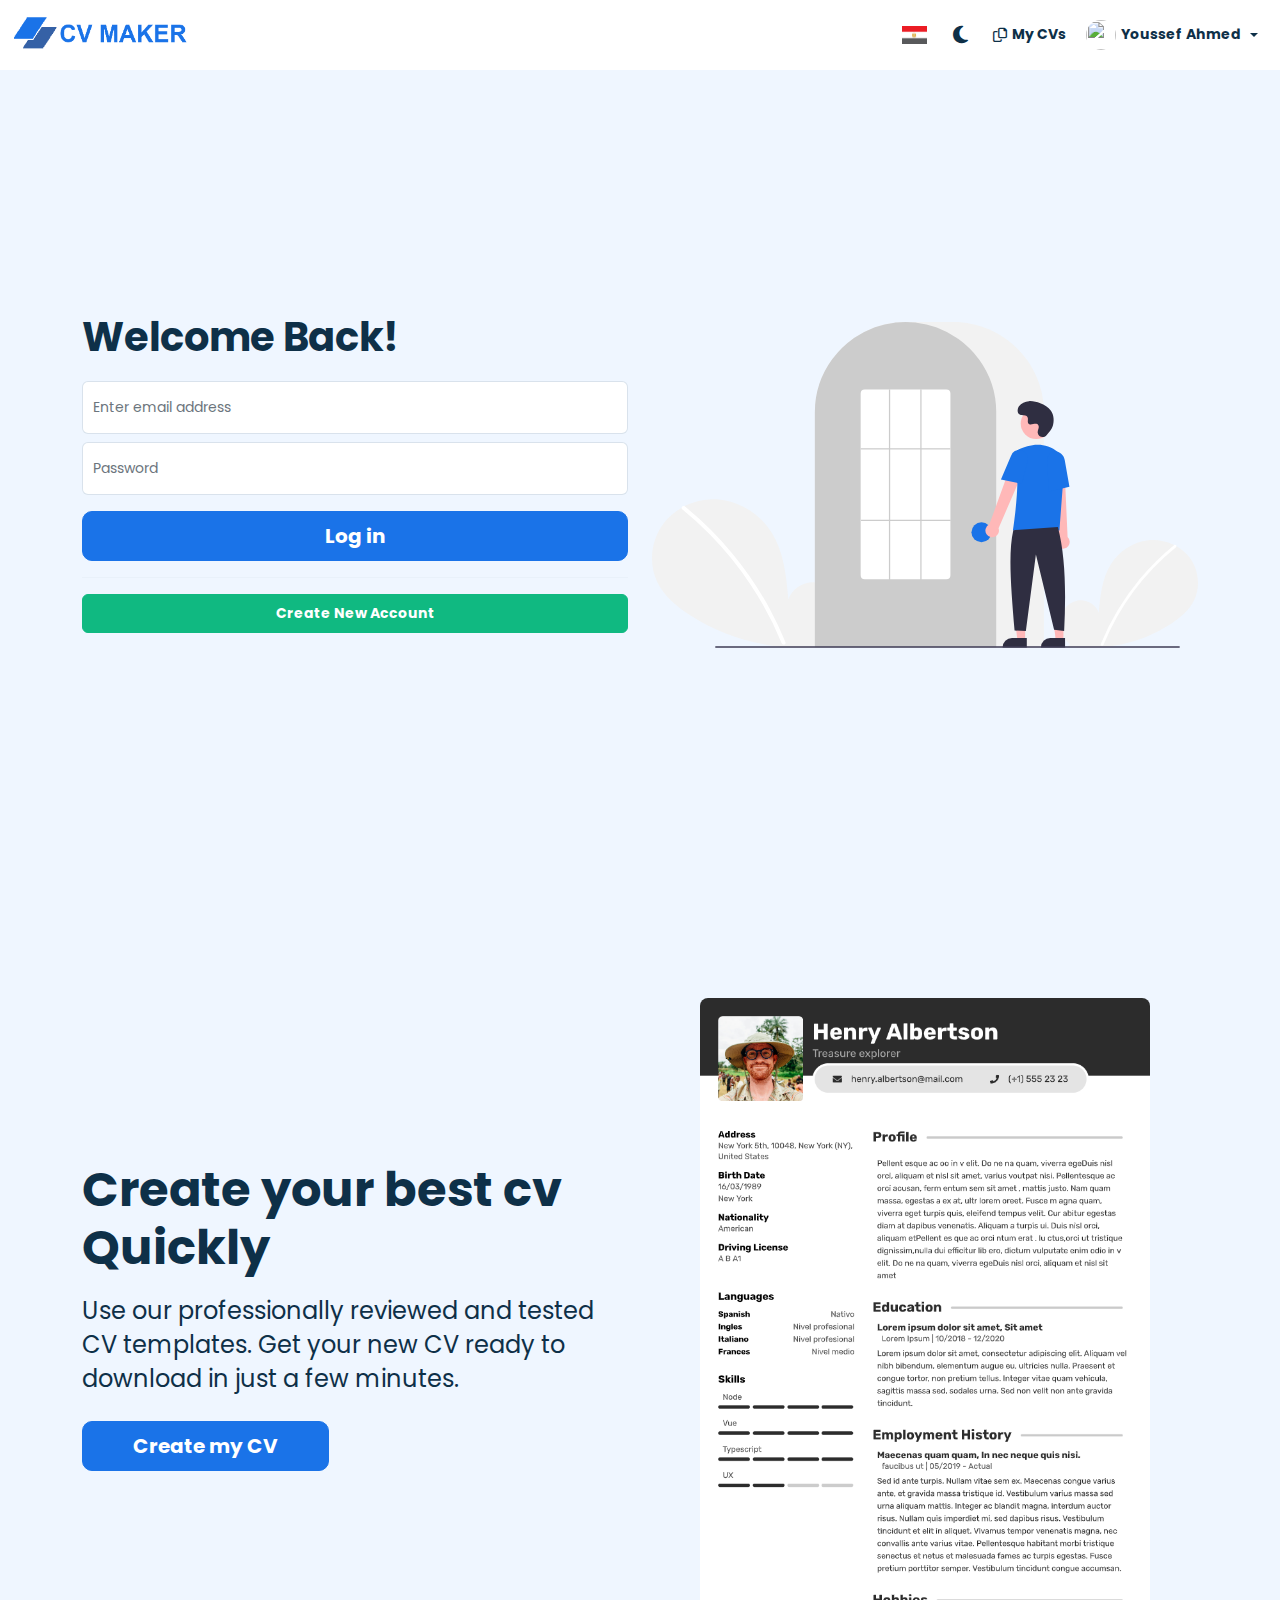
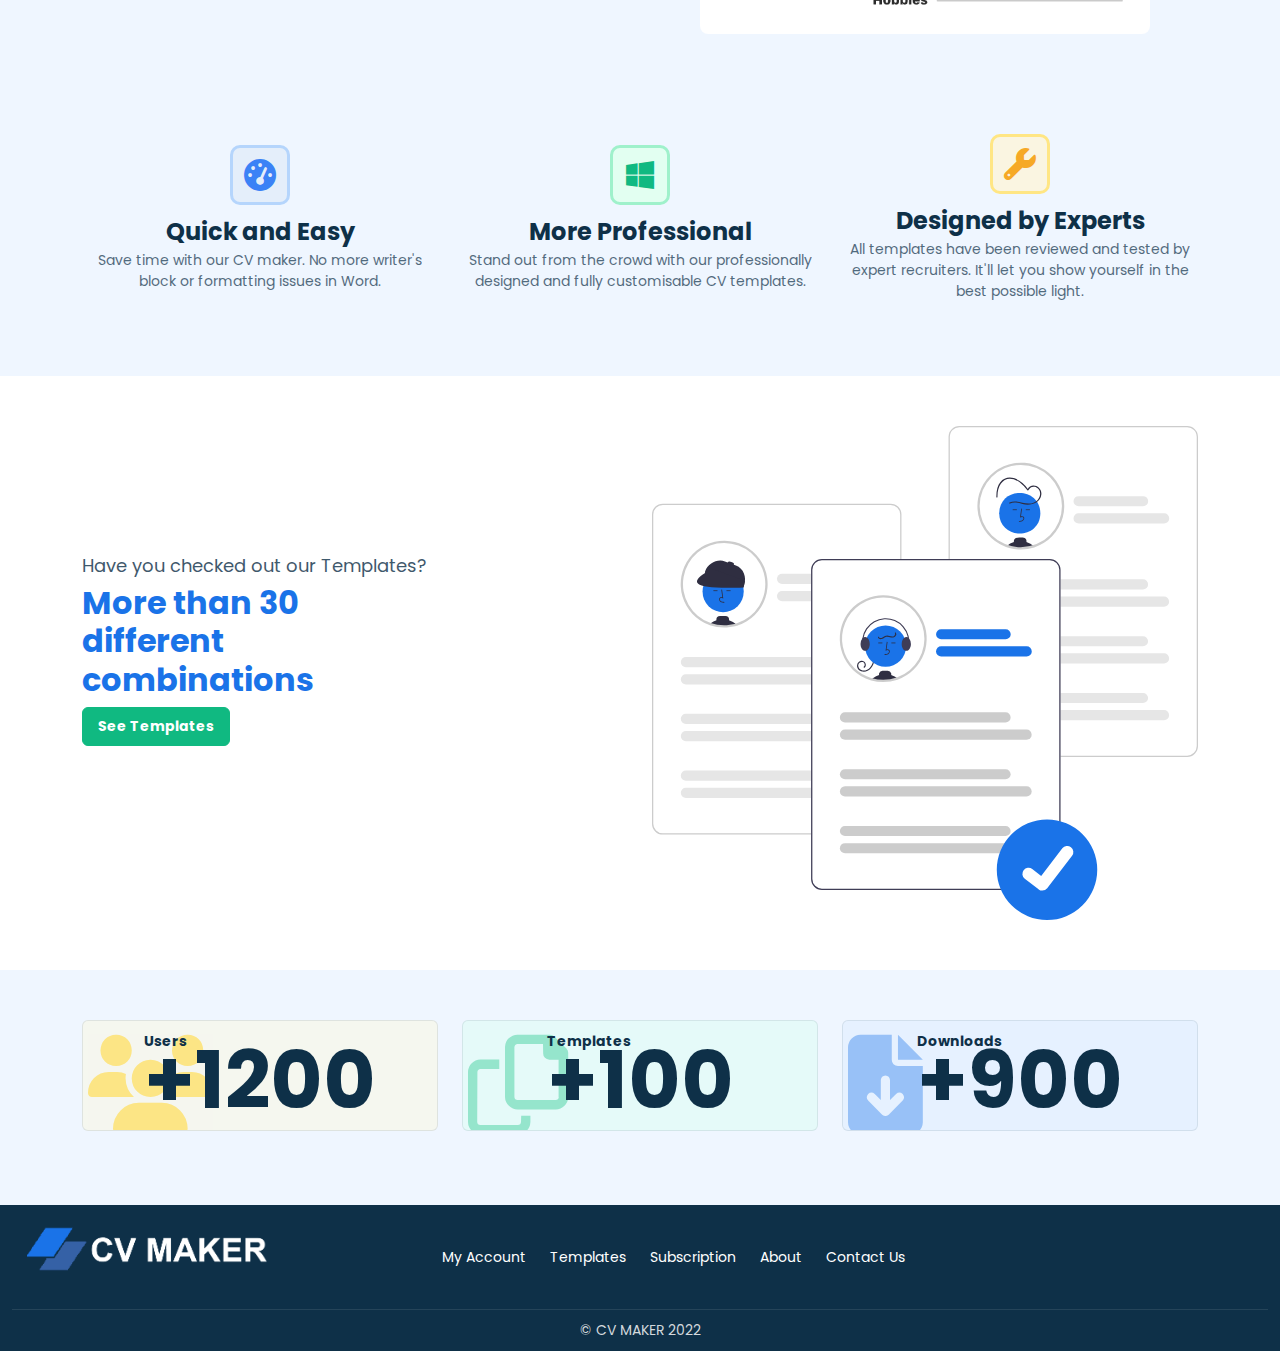
==== index.html @ aeb1a91d "Scrollbar design" ====
<!DOCTYPE html>
<html lang="en">
  <head>
    <meta charset="UTF-8" />
    <meta http-equiv="X-UA-Compatible" content="IE=edge" />
    <meta name="viewport" content="width=device-width, initial-scale=1.0" />
    <title>Home</title>
    <link rel="stylesheet" href="./css/swiper-bundle.css" />
    <link rel="stylesheet" href="./css/all.min.css" />
    <link rel="stylesheet" href="./css/bootstrap.min.css" />
    <link rel="stylesheet" href="./css/index.css" />
  </head>
  <body>
    <!-- ====================== START HEADER ====================== -->

    <header>
      <nav class="navbar fixed-top p-0">
        <div class="container-fluid">
          <a class="navbar-brand" href="/">
            <img src="./images/logo/logo-dark.png" alt="" />
          </a>

          <div class="desktop-links d-flex align-items-center">
            <div class="language-toggle mx-2">
              <img
                src="./images/logo/ar.jpg"
                alt="site language"
                title="lang"
              />
            </div>

            <div class="dark-mode-toggle mx-2">
              <i class="fas fa-moon icon"></i>
            </div>

            <ul
              class="navbar-nav me-auto mb-2 mb-lg-0 d-flex align-items-center flex-direction-row flex-row"
            >
              <li class="nav-item">
                <a class="nav-link" href="#">
                  <i class="far fa-copy"></i>
                  My CVs
                </a>
              </li>
              <li class="nav-item dropdown">
                <a
                  class="nav-link dropdown-toggle"
                  href="#"
                  role="button"
                  data-bs-toggle="dropdown"
                  aria-expanded="false"
                >
                  <img
                    class="icon"
                    src="https://picsum.photos/300/300"
                    alt=""
                  />
                  Youssef Ahmed
                </a>
                <ul class="dropdown-menu">
                  <li>
                    <a class="dropdown-item" href="#">
                      <i class="fas fa-user"></i>
                      My Account
                    </a>
                  </li>

                  <li>
                    <a class="dropdown-item" href="#">
                      <i class="fas fa-door-closed"></i>
                      Logout
                    </a>
                  </li>
                </ul>
              </li>
            </ul>

            <button
              class="navbar-toggler d-none ms-1"
              type="button"
              data-bs-toggle="offcanvas"
              data-bs-target="#offcanvasNavbar"
              aria-controls="offcanvasNavbar"
            >
              <span></span>
              <span></span>
              <span></span>
            </button>
          </div>

          <div
            class="mobile-links offcanvas offcanvas-end"
            tabindex="-1"
            id="offcanvasNavbar"
            aria-labelledby="offcanvasNavbarLabel"
          >
            <div class="offcanvas-header">
              <h5 class="offcanvas-title" id="offcanvasNavbarLabel">Menu</h5>
              <button
                type="button"
                class="btn-close"
                data-bs-dismiss="offcanvas"
                aria-label="Close"
              >
                <i class="fas fa-times"></i>
              </button>
            </div>

            <div class="offcanvas-body">
              <ul class="navbar-nav justify-content-end flex-grow-1">
                <li class="nav-item">
                  <a class="nav-link" href="#">
                    <i class="far fa-copy"></i>
                    My CVs
                  </a>
                </li>
                <li class="nav-item">
                  <a class="nav-link" href="#">
                    <img
                      class="icon"
                      src="https://picsum.photos/300/300"
                      alt=""
                    />
                    My Account
                  </a>
                </li>
                <li class="nav-item">
                  <a class="nav-link" href="#">
                    <i class="fas fa-door-closed"></i>
                    Logout
                  </a>
                </li>
              </ul>
            </div>
          </div>
        </div>
      </nav>
    </header>

    <!-- ====================== END HEADER ====================== -->

    <!-- ====================== START MAIN CONTENT ====================== -->

    <main class="home-page">
      <!-- ====================== START LOGIN SECTION ====================== -->

      <section class="login-section">
        <div class="container">
          <div class="row align-items-center">
            <div class="col-xl-6 mb-4">
              <h2 class="login-title">Welcome Back!</h2>
              <form>
                <div class="form-item mb-2">
                  <input
                    type="email"
                    class="form-control"
                    name="email"
                    placeholder="Enter email address"
                  />
                </div>

                <div class="form-item">
                  <input
                    type="password"
                    class="form-control"
                    name="password"
                    placeholder="Password"
                  />
                </div>

                <button class="login-button btn btn-xl btn-primary w-100 mt-3">
                  Log in
                </button>
              </form>

              <hr />

              <button
                class="login-button btn btn-success w-100"
                type="button"
                class="btn btn-primary"
                data-bs-toggle="modal"
                data-bs-target="#exampleModal"
                data-bs-whatever="@mdo"
              >
                Create New Account
              </button>
            </div>
            <div class="col-xl-6">
              <div class="login-image">
                <img
                  src="./images/login-image.svg"
                  alt="login image"
                  class="w-100"
                />
              </div>
            </div>
          </div>
        </div>

        <!-- Create new account modal -->
        <div
          class="modal fade"
          id="exampleModal"
          tabindex="-1"
          aria-labelledby="exampleModalLabel"
          aria-hidden="true"
        >
          <div class="modal-dialog">
            <form>
              <div class="modal-content">
                <div class="modal-header align-items-center">
                  <h1 class="modal-title fs-5" id="exampleModalLabel">
                    Create New Account
                  </h1>
                  <button
                    type="button"
                    class="btn-close pt-0"
                    data-bs-dismiss="modal"
                    aria-label="Close"
                  >
                    <i class="fas fa-times"></i>
                  </button>
                </div>
                <div class="modal-body">
                  <div class="form-item mb-2">
                    <input
                      type="text"
                      class="form-control"
                      name="name"
                      placeholder="Name"
                    />
                  </div>

                  <div class="form-item mb-2">
                    <input
                      type="email"
                      class="form-control"
                      name="email"
                      placeholder="Email"
                    />
                  </div>

                  <div class="form-item mb-2">
                    <input
                      type="password"
                      class="form-control"
                      name="password"
                      placeholder="Password"
                    />
                  </div>

                  <div class="form-item mb-2">
                    <input
                      type="password"
                      class="form-control"
                      name="passwordConfirm"
                      placeholder="Password Confirm"
                    />
                  </div>

                  <div class="form-item mb-2">
                    <select type="password" class="form-control" name="gender">
                      <option value="" disabled selected>Gender</option>
                      <option value="">Male</option>
                      <option value="">Female</option>
                    </select>
                  </div>
                </div>
                <div class="modal-footer">
                  <button class="btn btn-xl btn-success w-100">Register</button>
                </div>
              </div>
            </form>
          </div>
        </div>
      </section>

      <!-- ====================== END LOGIN SECTION ====================== -->

      <!-- ====================== START hero section ====================== -->

      <section class="hero-section">
        <div class="container">
          <div class="row pt-5 align-items-center">
            <div class="col col-md-6 col-lg-6 col-sm-12">
              <h1>
                Create your best cv <br />
                Quickly
              </h1>
              <p>
                Use our professionally reviewed and tested CV templates. Get
                your new CV ready to download in just a few minutes.
              </p>
              <button class="btn btn-xl btn-primary">Create my CV</button>
            </div>
            <div class="col col-md-6 col-lg-6 col-sm-12">
              <div class="image mx-auto">
                <img src="./images/hero.png" alt="tamplet photo" />
              </div>
            </div>
          </div>
        </div>
      </section>

      <!-- ====================== End hero section ====================== -->

      <!-- ====================== START Advantages section ====================== -->

      <section class="advantages-section">
        <div class="container">
          <div class="row text-center align-items-center">
            <div class="adv-card col-xl-4 mb-4">
              <span class="adv-icon blue">
                <i class="fas fa-tachometer-alt"></i>
              </span>
              <h3>Quick and Easy</h3>
              <p>
                Save time with our CV maker. No more writer's block or
                formatting issues in Word.
              </p>
            </div>
            <div class="adv-card col-xl-4 mb-4">
              <span class="adv-icon green">
                <i class="fab fa-windows"></i>
              </span>

              <h3>More Professional</h3>
              <p>
                Stand out from the crowd with our professionally designed and
                fully customisable CV templates.
              </p>
            </div>
            <div class="adv-card col-xl-4 mb-4">
              <span class="adv-icon yellow">
                <i class="fas fa-wrench"></i>
              </span>
              <h3>Designed by Experts</h3>
              <p>
                All templates have been reviewed and tested by expert
                recruiters. It'll let you show yourself in the best possible
                light.
              </p>
            </div>
          </div>
        </div>
      </section>

      <!-- ====================== START Advantages section ====================== -->

      <!-- ====================== START Different conbinations section ====================== -->

      <section class="different-conbinations-section">
        <div class="container">
          <div class="row align-items-center">
            <div class="col-xl-6 mb-5">
              <div class="left-area">
                <p class="conbinations-text">
                  Have you checked out our Templates?
                </p>
                <h3 class="conbinations-title">
                  More than 30 different combinations
                </h3>
                <button class="conbinations-btn btn btn-success">
                  See Templates
                </button>
              </div>
            </div>

            <div class="col-xl-6 mx-auto">
              <div class="conbinations-image text-center">
                <img
                  src="images/different-templates.svg"
                  class="w-100"
                  alt="conbinations-image"
                />
              </div>
            </div>
          </div>
        </div>
      </section>

      <!-- ====================== END Different conbinations section ====================== -->

      <!-- ====================== START STATISTICS SECTION ====================== -->

      <section class="statistics-section">
        <div class="container">
          <div class="row">
            <div class="col-xl-4 mb-4">
              <div class="card bg-warning-opacity" title="Users">
                <span class="icon text-warning">
                  <i class="fas fa-users"></i>
                </span>
                <div class="d-flex align-items-center justify-content-center">
                  <div class="info">
                    <span class="text d-block">Users</span>
                    <span class="count d-block">+1200</span>
                  </div>
                </div>
              </div>
            </div>

            <div class="col-xl-4 mb-4">
              <div class="card bg-success-opacity" title="Templates">
                <span class="icon text-success">
                  <i class="far fa-copy"></i>
                </span>
                <div class="d-flex align-items-center justify-content-center">
                  <div class="info">
                    <span class="text d-block">Templates</span>
                    <span class="count d-block">+100</span>
                  </div>
                </div>
              </div>
            </div>

            <div class="col-xl-4 mb-4">
              <div class="card bg-primary-opacity" title="Downloads">
                <span class="icon text-primary">
                  <i class="fas fa-file-download"></i>
                </span>
                <div class="d-flex align-items-center justify-content-center">
                  <div class="info">
                    <span class="text d-block">Downloads</span>
                    <span class="count d-block">+900</span>
                  </div>
                </div>
              </div>
            </div>
          </div>
        </div>
      </section>

      <!-- ====================== END STATISTICS SECTION ====================== -->
    </main>

    <!-- ====================== END MAIN CONTENT ====================== -->

    <!-- ====================== START FOOTER ====================== -->

    <footer>
      <div class="container-fluid">
        <div class="top-footer">
          <div class="row align-items-center">
            <div class="col-xl-4 mb-3">
              <a href="/" class="logo">
                <img src="./images//logo/logo-light.png" alt="" />
              </a>
            </div>
            <div class="col-xl-8">
              <ul class="links d-flex align-items-center gap-4">
                <a href="#">My Account</a>
                <a href="#">Templates</a>
                <a href="#">Subscription</a>
                <a href="#">About</a>
                <a href="#">Contact Us</a>
              </ul>
            </div>
          </div>
        </div>

        <div class="bottom-footer">
          <p class="footer-text text-center m-0">&copy; CV MAKER 2022</p>
        </div>
      </div>
    </footer>

    <!-- ====================== END HEADER ====================== -->

    <!-- SCRIPT -->
    <script src="./js/swiper-bundle.min.js"></script>
    <script src="./js/bootstrap.bundle.min.js"></script>
    <script src="./js/index.js"></script>
  </body>
</html>
---- css/index.css ----
/* ====================== START GLOBAL ====================== */

/* FONTS */
@font-face {
  font-family: "Poppins";
  src: url("../siteFonts/Poppins/Poppins-Regular.ttf");
}

@font-face {
  font-family: "Poppins";
  src: url("../siteFonts/Poppins/Poppins-Bold.ttf");
  font-weight: bold;
}

/* VARIABLES */
:root {
  /* COLORS */
  --primary-color: #1a73e8;
  --second-color: #ffca2a;

  --light-color: #fff;
  --dark-color: #0e3048;
  --gray-color: #d3d9dd;

  --blue-light-color: #eff6ff;
  --blue-dark-color: #1a73e842;

  --body-color: #eff6ff;

  /* HOVER COLORS */
  --primary-hover: #1967d2;

  /* LINES COLORS */
  --gray-line-color: #8094a233;

  /* FONT SIZES */
  --h1-size: 40px;
  --h2-size: 32px;
  --h3-size: 28px;
  --h4-size: 24px;
  --h5-size: 20px;
  --h6-size: 16px;
  --h7-size: 14px;
  --h8-size: 12px;

  /* WIDTH & HEIGHT */
  --header-height: 70px;

  /* ANIMATIONS */
  --transition-5: ease-in-out 0.5s;

  /* SHADOW */
  --shadow-1: 0 10px 0 #06162165;
}

@media (max-width: 600px) {
  :root {
    /* FONT SIZES */
    --h1-size: 35px;
    --h2-size: 28px;
    --h3-size: 23px;
    --h4-size: 20px;
    --h5-size: 18px;
    --h6-size: 14px;
    --h7-size: 12px;
    --h8-size: 10px;

    /* WIDTH & HEIGHT */
    --header-height: 50px;
  }
}

body {
  font-family: "Poppins", sans-serif;
  margin-top: var(--header-height);
  background-color: var(--body-color);
}

/* width */
::-webkit-scrollbar {
  width: 7px;
}

/* Track */
::-webkit-scrollbar-track {
  box-shadow: inset 0 0 5px var(--gray-color);
}

/* Handle */
::-webkit-scrollbar-thumb {
  background: var(--primary-color);
  border-radius: 10px;
}

/* Handle on hover */
::-webkit-scrollbar-thumb:hover {
  background: var(--primary-hover);
}

a {
  display: block;
  text-decoration: none;
  color: var(--dark-color);
}

a:hover {
  color: var(--dark-color);
}

ul {
  padding: 0;
  margin: 0;
  list-style: none;
}

.form-control {
  border-color: var(--gray-line-color);
  font-size: var(--h7-size);
  padding: 15px 10px;
  background-color: var(--light-color);
  color: var(--dark-color);
}

.form-control:focus {
  box-shadow: -1px 0px 14px 0px rgb(26 115 232 / 14%) !important;
  border-color: var(--gray-line-color);
  background-color: var(--light-color);
  color: var(--dark-color);
}

.modal .modal-content {
  background-color: var(--light-color);
}

.modal .modal-content .modal-title {
  color: var(--dark-color);
  font-size: var(--h5-size) !important;
}

.modal .modal-content .btn-close {
  color: var(--dark-color);
  background-image: none;
  font-size: var(--h3-size);
}

.card {
  border-color: var(--gray-line-color);
}

.text-warning {
  color: #ffcc00 !important;
}

.bg-warning {
  background-color: #ffcc00 !important;
}

.bg-warning-opacity {
  background-color: #fff7d768 !important;
}

.text-success {
  color: #10b981 !important;
}

.bg-success {
  background-color: #10b981 !important;
}

.bg-success-opacity {
  background-color: #dbfff37e !important;
}

.text-primary {
  color: var(--primary-color) !important;
}

.bg-primary {
  background-color: var(--primary-color) !important;
}

.bg-primary-opacity {
  background-color: #ddedff7c !important;
}

.btn {
  padding: 8px 15px;
  font-weight: bold;
  transition: var(--transition-5);
  font-size: var(--h7-size);
}

.btn-xl {
  padding: 9px 50px;
  border-radius: 10px;
  font-size: var(--h5-size);
}

.btn-success {
  background-color: #10b981;
  border-color: #10b981;
}

.btn-success:hover {
  background-color: #08875c;
  border-color: #08875c;
}

.btn-primary {
  background: var(--primary-color) !important;
  border-color: var(--primary-color) !important;
}

.btn-primary:hover {
  background-color: var(--primary-hover);
  border-color: var(--primary-hover);
  box-shadow: -1px 0px 13px 0px rgb(26 115 232 / 44%) !important;
}

/* ====================== END GLOBAL ====================== */

/* ====================== START HEADER ====================== */

header .navbar {
  background-color: var(--light-color);
  height: var(--header-height);
}

header .navbar-brand,
header .navbar-brand img {
  width: 180px;
}

@media (max-width: 600px) {
  header .navbar-brand,
  header .navbar-brand img {
    width: 120px;
  }
}

header .desktop-links .navbar-nav .dropdown-menu {
  position: absolute;
  right: 0;
  left: initial;
}

@media (max-width: 600px) {
  header .desktop-links .navbar-nav {
    display: none !important;
  }
}

header .logo,
header .logo img {
  width: 200px;
}

header a {
  color: var(--dark-color) !important;
  font-weight: bold;
}

header .desktop-links a:hover,
header .desktop-links a:focus {
  color: var(--dark-color);
}

header .desktop-links .navbar-nav .nav-link {
  font-size: var(--h7-size);
  display: flex;
  align-items: center;
  gap: 5px;
  height: calc(var(--header-height) - 15px);
  padding: 10px;
  border-radius: 5px;
  transition: var(--transition-5);
  font-weight: bold;
}

@media (min-width: 601px) {
  header .mobile-links,
  header .offcanvas-backdrop {
    display: none;
  }
}

header .mobile-links .nav-link.active,
header .mobile-links .nav-link:hover,
header .mobile-links .nav-link:focus,
header .desktop-links .navbar-nav .nav-link.active,
header .desktop-links .navbar-nav .nav-link:focus,
header .desktop-links .navbar-nav .nav-link:hover,
header .desktop-links .navbar-nav .dropdown-menu .dropdown-item.active,
header .desktop-links .navbar-nav .dropdown-menu .dropdown-item:hover {
  background-color: var(--blue-light-color);
  color: var(--dark-color);
}

header .desktop-links .navbar-nav .nav-link img.icon {
  width: 30px;
  height: 30px;
  border-radius: 50%;
}

header .desktop-links .navbar-nav .dropdown-menu {
  padding: 0;
  min-width: 250px;
  overflow: hidden;
  border-color: var(--gray-line-color);
  background-color: var(--light-color);
}

header .desktop-links .navbar-nav .dropdown-menu .dropdown-item {
  padding: 10px;
  display: flex;
  align-items: center;
  gap: 5px;
  transition: var(--transition-5);
}

header .mobile-links {
  background-color: var(--light-color);
}

header .mobile-links .nav-link {
  padding: 10px;
  border-radius: 8px;
  font-weight: bold;
  display: flex;
  align-items: center;
  gap: 5px;
  font-size: var(--h7-size);
}

header .mobile-links .nav-link .icon,
header .mobile-links .nav-link i {
  width: 30px;
  height: 30px;
  display: flex;
  align-items: center;
  justify-content: center;
  border-radius: 50%;
}

header .navbar-toggler {
  border: none;
  width: 50px;
  height: calc(var(--header-height) - 15px);
  display: flex;
  flex-direction: column;
  justify-content: center;
  gap: 5px;
  background-color: var(--blue-light-color);
}

@media (max-width: 600px) {
  header .navbar-toggler {
    display: flex !important;
    height: calc(var(--header-height) - 15px);
  }
}

header .navbar-toggler span {
  width: 100%;
  height: 2px;
  border-radius: 20px;
  background-color: var(--dark-color);
  display: block;
}

header .mobile-links .offcanvas-header .btn-close {
  color: var(--dark-color);
  opacity: 1 !important;
  background-image: none;
  display: flex;
  align-items: center;
  justify-content: center;
  font-size: var(--h3-size);
}

header .mobile-links .offcanvas-header .offcanvas-title {
  color: var(--dark-color);
}

header .language-toggle,
header .dark-mode-toggle {
  height: calc(var(--header-height) - 15px);
  width: 30px;
  /* border-radius: 5px; */
  cursor: pointer;
  font-size: var(--h5-size);
  display: flex;
  align-items: center;
  justify-content: center;
  transition: var(--transition-5);
  color: var(--dark-color);
}

@media (max-width: 600px) {
  header .language-toggle,
  header .dark-mode-toggle {
    width: 30px;
  }
}

header .language-toggle img {
  width: 25px;
}

@media (max-width: 600px) {
  header .language-toggle img {
    width: 20px;
  }
}

/* ====================== END HEADER ====================== */

/* ====================== START FOOTER ====================== */

footer {
  background-color: var(--dark-color);
}

.top-footer {
  border-bottom: 1px solid var(--gray-line-color);
  padding: 10px;
}

.top-footer .logo,
.top-footer .logo img {
  width: 250px;
}

@media (max-width: 600px) {
  .top-footer .links {
    gap: 0 !important;
    justify-content: space-between;
  }
}

.top-footer .links a {
  color: var(--light-color);
  font-size: var(--h7-size);
  transition: var(--transition-5);
}

.top-footer .links a:hover {
  color: var(--primary-color);
}

.bottom-footer {
  padding: 10px;
}

.bottom-footer .footer-text {
  color: var(--gray-color);
  font-size: var(--h7-size);
}

/* ====================== END FOOTER ====================== */

/* ******************************************* START MAIN CONTENT ******************************************* */
main {
  min-height: calc(100vh - var(--header-height));
}

main section {
  padding: 50px 0;
}

@media (max-width: 600px) {
  main section {
    padding: 30px 0;
  }
}

/* ====================== START HOME PAGE ====================== */

/* ==== START LOGIN SECTION ==== */

.login-section {
  display: flex;
  align-items: center;
  justify-content: center;
  min-height: calc(100vh - var(--header-height));
}

.login-section .login-title {
  font-size: var(--h1-size);
  font-weight: bold;
  margin-bottom: 20px;
  color: var(--dark-color);
}

.login-section hr {
  color: var(--gray-line-color);
}

/* ==== END LOGIN SECTION ==== */

/* ==== START hero section ==== */
.hero-section h1 {
  font-weight: 700;
  font-size: calc(var(--h1-size) + 8px);
  color: var(--dark-color);
}

.hero-section .col p {
  font-size: var(--h4-size);
  line-height: 1.4;
  font-weight: 400;
  color: var(--dark-color);
  padding: 10px 0;
}

.hero-section .image {
  width: 450px;
}

.hero-section .image img {
  width: 100%;
  border-radius: 8px;
}

@media (max-width: 991px) {
  .hero-section .image {
    width: 350px;
  }
}

@media (max-width: 800px) {
  .col {
    display: block;
    margin: auto;
    text-align: center;
    align-items: center;
  }
  .hero-section h1 {
    font-size: var(--h3-size);
  }
  .hero-section p {
    font-size: var(--h7-size);
  }
  .hero-section .image {
    padding-top: 20px;
    width: 300px;
    margin: auto;
  }
}

/* ==== end hero section ==== */

/* ==== START Advantages section ==== */
.advantages-section .adv-card {
  display: flex;
  align-items: center;
  flex-direction: column;
  gap: 3px;
}

.advantages-section .adv-card .adv-icon {
  border-radius: 10px;
  border: 3px solid;
  font-size: var(--h2-size);
  width: 60px;
  height: 60px;
  display: flex;
  align-items: center;
  justify-content: center;
}

@media (max-width: 600px) {
  .advantages-section .adv-card .adv-icon {
    width: 50px;
    height: 50px;
  }
}

.advantages-section .adv-card .adv-icon.blue {
  color: #3b82f6;
  border-color: #b5d5fc;
  background: #e4eefa;
}

.advantages-section .adv-card .adv-icon.green {
  color: #10b981;
  border-color: #9ff1cb;
  background: #e2fff1;
}

.advantages-section .adv-card .adv-icon.yellow {
  color: #f6a926;
  border-color: #ffe684;
  background: #faf5e1;
}

.advantages-section .adv-card h3 {
  color: var(--dark-color);
  font-weight: 500;
  font-size: var(--h4-size);
  font-weight: bold;
  margin-top: 10px;
  margin-bottom: 0;
}

.advantages-section .adv-card p {
  color: var(--dark-color);
  font-size: var(--h7-size);
  opacity: 0.7;
  margin: 0;
}

/* ==== END Advantages section ==== */

/*  ==== START STATISTICS SECTION ==== */

section.statistics-section .card {
  position: relative;
  overflow: hidden;
  padding: 10px 0;
}

section.statistics-section .card .icon {
  position: absolute;
  left: 5px;
  bottom: -32px;
  z-index: -1;
  font-size: calc(var(--h1-size) * 2.5);
  opacity: 0.7;
}

section.statistics-section .card .text {
  font-size: var(--h7-size);
  font-weight: bold;
  color: var(--dark-color);
  margin-bottom: -12px;
}

section.statistics-section .card .count {
  font-weight: bold;
  font-size: calc(var(--h1-size) * 2);
  color: var(--dark-color);
  line-height: 1;
}

@media (max-width: 600px) {
  section.statistics-section .card .count {
    font-size: calc(var(--h1-size) * 1.5);
    line-height: 1.1;
  }
}

/*  ==== END STATISTICS SECTION ==== */

/*  ==== START Different Conbinations Section ==== */
.different-conbinations-section {
  background-color: var(--light-color);
}

.different-conbinations-section .conbinations-text {
  font-size: calc(var(--h5-size) - 2px);
  margin-bottom: 5px;
  opacity: 0.8;
  color: var(--dark-color);
}

.different-conbinations-section .conbinations-title {
  font-weight: bold;
  width: 220px;
  font-size: var(--h2-size);
  color: var(--primary-color);
}

@media (max-width: 600px) {
  .different-conbinations-section .conbinations-image img {
    width: 250px !important;
  }
}

/*  ==== END Different Conbinations Section ==== */

/* ====================== END HOME PAGE ====================== */

/* ====================== START MY CV PAGE ====================== */

/* ====================== END MY CV PAGE  ====================== */

/* ******************************************* END MAIN CONTENT ******************************************* */
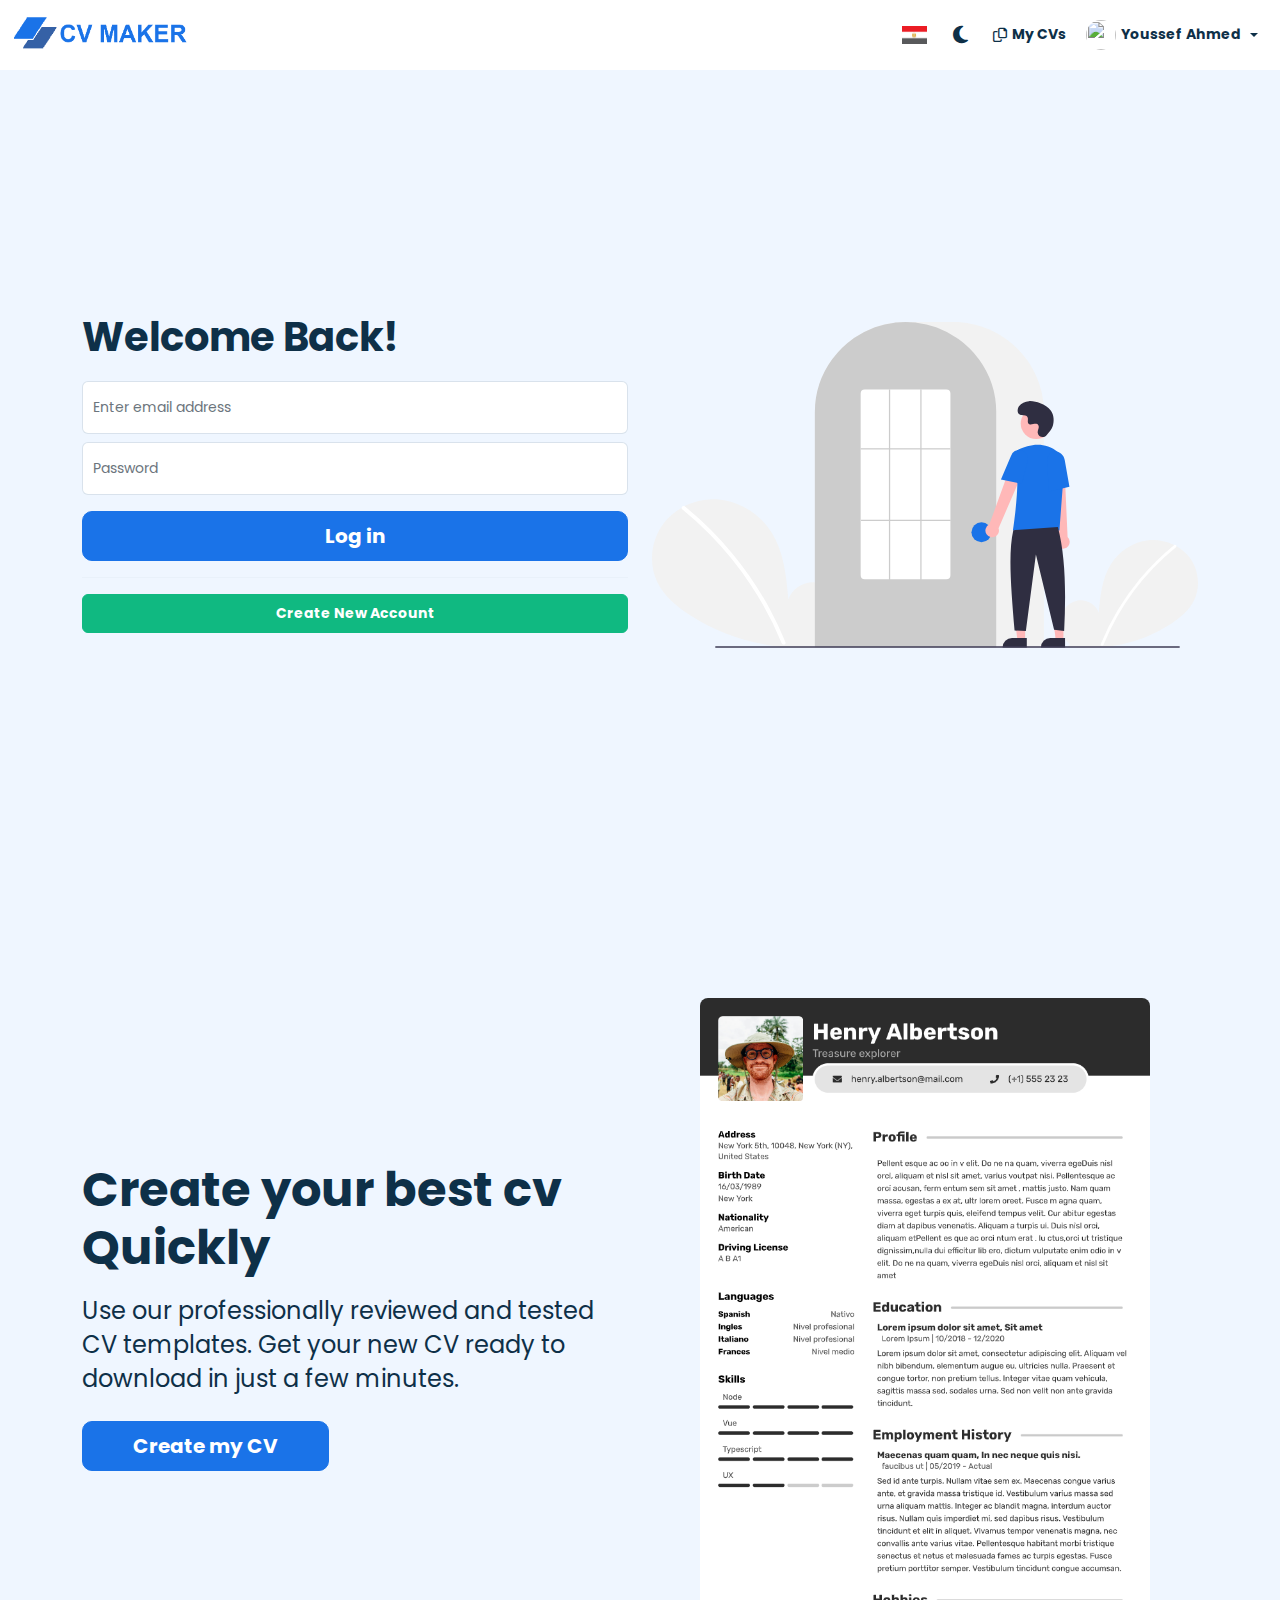
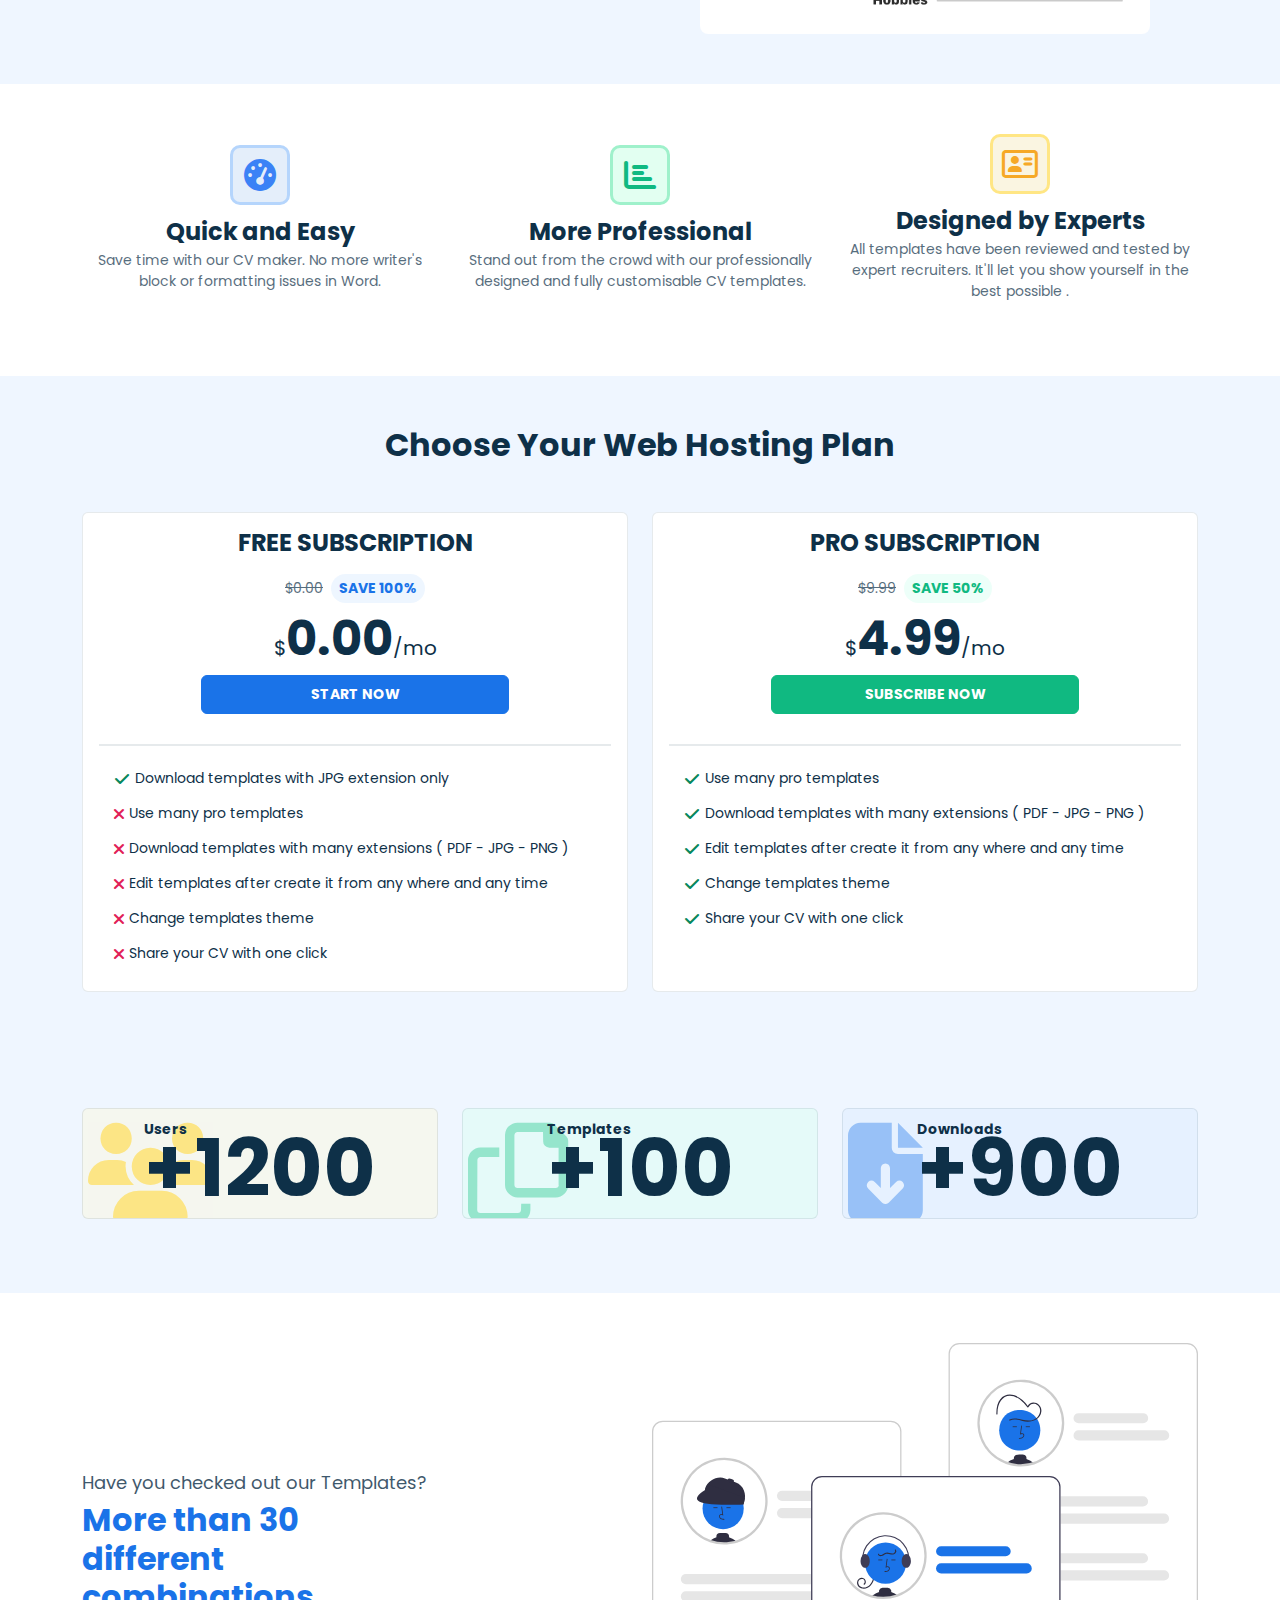
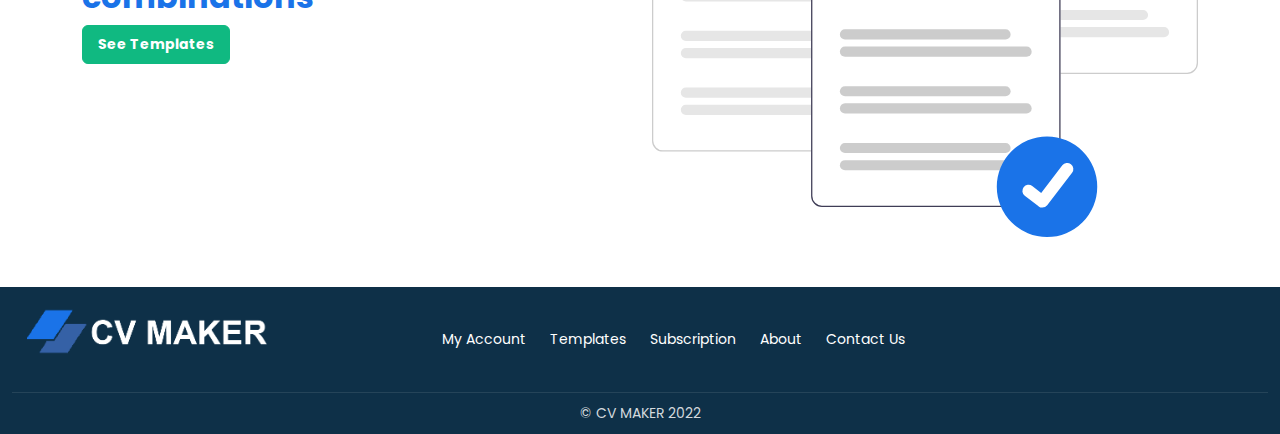
==== commit 3cdc658b: "Subscription section" ====
--- a/index.html
+++ b/index.html
@@ -322,7 +322,7 @@
             </div>
             <div class="adv-card col-xl-4 mb-4">
               <span class="adv-icon green">
-                <i class="fab fa-windows"></i>
+                <i class="fas fa-chart-bar"></i>
               </span>
 
               <h3>More Professional</h3>
@@ -333,13 +333,12 @@
             </div>
             <div class="adv-card col-xl-4 mb-4">
               <span class="adv-icon yellow">
-                <i class="fas fa-wrench"></i>
+                <i class="far fa-address-card"></i>
               </span>
               <h3>Designed by Experts</h3>
               <p>
                 All templates have been reviewed and tested by expert
-                recruiters. It'll let you show yourself in the best possible
-                light.
+                recruiters. It'll let you show yourself in the best possible .
               </p>
             </div>
           </div>
@@ -347,6 +346,200 @@
       </section>
 
       <!-- ====================== START Advantages section ====================== -->
+
+      <!-- ====================== START SUBSCRIPTION SECTION ====================== -->
+
+      <section class="subscription-section">
+        <div class="container">
+          <h3 class="section-title text-center mb-5">
+            Choose Your Web Hosting Plan
+          </h3>
+
+          <div class="row">
+            <div class="col-xl-6 mb-3">
+              <div class="card">
+                <div class="card-body">
+                  <!-- card head -->
+                  <div class="card-head text-center mb-3">
+                    <h3 class="card-title">FREE SUBSCRIPTION</h3>
+                  </div>
+
+                  <!-- card price -->
+                  <div class="card-price text-center">
+                    <div class="price">
+                      <div
+                        class="discount d-flex align-items-center justify-content-center gap-2"
+                      >
+                        <span class="before-discount d-block">$0.00</span>
+                        <span
+                          class="text-primary bg-primary-opacity fw-bold after-discount d-block"
+                        >
+                          SAVE 100%
+                        </span>
+                      </div>
+
+                      <div
+                        class="dollar d-flex align-items-baseline justify-content-center"
+                      >
+                        $
+                        <span>0.00</span>
+                        /mo
+                      </div>
+                    </div>
+                    <button class="subscripe-btn btn btn-primary">
+                      START NOW
+                    </button>
+                  </div>
+
+                  <!-- card list -->
+                  <ul class="card-list pb-0">
+                    <li class="list-item">
+                      <i class="icon fas fa-check"></i>
+                      Download templates with JPG extension only
+                    </li>
+                    <li class="list-item">
+                      <i class="icon fas fa-times"></i>
+                      Use many pro templates
+                    </li>
+                    <li class="list-item">
+                      <i class="icon fas fa-times"></i>
+                      Download templates with many extensions ( PDF - JPG - PNG
+                      )
+                    </li>
+                    <li class="list-item">
+                      <i class="icon fas fa-times"></i>
+                      Edit templates after create it from any where and any time
+                    </li>
+                    <li class="list-item">
+                      <i class="icon fas fa-times"></i>
+                      Change templates theme
+                    </li>
+                    <li class="list-item">
+                      <i class="icon fas fa-times"></i>
+                      Share your CV with one click
+                    </li>
+                  </ul>
+                </div>
+              </div>
+            </div>
+
+            <div class="col-xl-6">
+              <div class="card">
+                <div class="card-body">
+                  <!-- card head -->
+                  <div class="card-head text-center mb-3">
+                    <h3 class="card-title">PRO SUBSCRIPTION</h3>
+                  </div>
+
+                  <!-- card price -->
+                  <div class="card-price text-center">
+                    <div class="price">
+                      <div
+                        class="discount d-flex align-items-center justify-content-center gap-2"
+                      >
+                        <span class="before-discount d-block">$9.99</span>
+                        <span
+                          class="text-success bg-success-opacity fw-bold after-discount d-block"
+                        >
+                          SAVE 50%
+                        </span>
+                      </div>
+
+                      <div
+                        class="dollar d-flex align-items-baseline justify-content-center"
+                      >
+                        $
+                        <span>4.99</span>
+                        /mo
+                      </div>
+                    </div>
+                    <button class="subscripe-btn btn btn-success">
+                      SUBSCRIBE NOW
+                    </button>
+                  </div>
+
+                  <!-- card list -->
+                  <ul class="card-list pb-0">
+                    <li class="list-item">
+                      <i class="icon fas fa-check"></i>
+                      Use many pro templates
+                    </li>
+                    <li class="list-item">
+                      <i class="icon fas fa-check"></i>
+                      Download templates with many extensions ( PDF - JPG - PNG
+                      )
+                    </li>
+                    <li class="list-item">
+                      <i class="icon fas fa-check"></i>
+                      Edit templates after create it from any where and any time
+                    </li>
+                    <li class="list-item">
+                      <i class="icon fas fa-check"></i>
+                      Change templates theme
+                    </li>
+                    <li class="list-item">
+                      <i class="icon fas fa-check"></i>
+                      Share your CV with one click
+                    </li>
+                  </ul>
+                </div>
+              </div>
+            </div>
+          </div>
+        </div>
+      </section>
+
+      <!-- ====================== END SUBSCRIPTION SECTION ====================== -->
+
+      <!-- ====================== START STATISTICS SECTION ====================== -->
+
+      <section class="statistics-section">
+        <div class="container">
+          <div class="row">
+            <div class="col-xl-4 mb-4">
+              <div class="card bg-warning-opacity" title="Users">
+                <span class="icon text-warning">
+                  <i class="fas fa-users"></i>
+                </span>
+                <div class="d-flex align-items-center justify-content-center">
+                  <div class="info">
+                    <span class="text d-block">Users</span>
+                    <span class="count d-block">+1200</span>
+                  </div>
+                </div>
+              </div>
+            </div>
+
+            <div class="col-xl-4 mb-4">
+              <div class="card bg-success-opacity" title="Templates">
+                <span class="icon text-success">
+                  <i class="far fa-copy"></i>
+                </span>
+                <div class="d-flex align-items-center justify-content-center">
+                  <div class="info">
+                    <span class="text d-block">Templates</span>
+                    <span class="count d-block">+100</span>
+                  </div>
+                </div>
+              </div>
+            </div>
+
+            <div class="col-xl-4 mb-4">
+              <div class="card bg-primary-opacity" title="Downloads">
+                <span class="icon text-primary">
+                  <i class="fas fa-file-download"></i>
+                </span>
+                <div class="d-flex align-items-center justify-content-center">
+                  <div class="info">
+                    <span class="text d-block">Downloads</span>
+                    <span class="count d-block">+900</span>
+                  </div>
+                </div>
+              </div>
+            </div>
+          </div>
+        </div>
+      </section>
 
       <!-- ====================== START Different conbinations section ====================== -->
 
@@ -382,56 +575,6 @@
 
       <!-- ====================== END Different conbinations section ====================== -->
 
-      <!-- ====================== START STATISTICS SECTION ====================== -->
-
-      <section class="statistics-section">
-        <div class="container">
-          <div class="row">
-            <div class="col-xl-4 mb-4">
-              <div class="card bg-warning-opacity" title="Users">
-                <span class="icon text-warning">
-                  <i class="fas fa-users"></i>
-                </span>
-                <div class="d-flex align-items-center justify-content-center">
-                  <div class="info">
-                    <span class="text d-block">Users</span>
-                    <span class="count d-block">+1200</span>
-                  </div>
-                </div>
-              </div>
-            </div>
-
-            <div class="col-xl-4 mb-4">
-              <div class="card bg-success-opacity" title="Templates">
-                <span class="icon text-success">
-                  <i class="far fa-copy"></i>
-                </span>
-                <div class="d-flex align-items-center justify-content-center">
-                  <div class="info">
-                    <span class="text d-block">Templates</span>
-                    <span class="count d-block">+100</span>
-                  </div>
-                </div>
-              </div>
-            </div>
-
-            <div class="col-xl-4 mb-4">
-              <div class="card bg-primary-opacity" title="Downloads">
-                <span class="icon text-primary">
-                  <i class="fas fa-file-download"></i>
-                </span>
-                <div class="d-flex align-items-center justify-content-center">
-                  <div class="info">
-                    <span class="text d-block">Downloads</span>
-                    <span class="count d-block">+900</span>
-                  </div>
-                </div>
-              </div>
-            </div>
-          </div>
-        </div>
-      </section>
-
       <!-- ====================== END STATISTICS SECTION ====================== -->
     </main>
 
@@ -466,7 +609,7 @@
       </div>
     </footer>
 
-    <!-- ====================== END HEADER ====================== -->
+    <!-- ====================== END FOOTER ====================== -->
 
     <!-- SCRIPT -->
     <script src="./js/swiper-bundle.min.js"></script>
--- a/css/index.css
+++ b/css/index.css
@@ -145,6 +145,7 @@
 
 .card {
   border-color: var(--gray-line-color);
+  background-color: var(--light-color);
 }
 
 .text-warning {
@@ -215,6 +216,18 @@
   background-color: var(--primary-hover);
   border-color: var(--primary-hover);
   box-shadow: -1px 0px 13px 0px rgb(26 115 232 / 44%) !important;
+}
+
+.page-title {
+  font-weight: bold;
+  font-size: var(--h1-size);
+  color: var(--dark-color);
+}
+
+.section-title {
+  font-weight: bold;
+  font-size: var(--h2-size);
+  color: var(--dark-color);
 }
 
 /* ====================== END GLOBAL ====================== */
@@ -551,6 +564,10 @@
 /* ==== end hero section ==== */
 
 /* ==== START Advantages section ==== */
+.advantages-section {
+  background-color: var(--light-color);
+}
+
 .advantages-section .adv-card {
   display: flex;
   align-items: center;
@@ -679,8 +696,100 @@
 
 /*  ==== END Different Conbinations Section ==== */
 
+/* ==== START SUBSCRIPTION SECTION ==== */
+
+.subscription-section .card {
+  min-height: 480px;
+}
+
+.subscription-section .card-head .card-title {
+  font-size: var(--h4-size);
+  font-weight: bold;
+  color: var(--dark-color);
+}
+
+.subscription-section .card-price .price .before-discount {
+  color: var(--dark-color);
+  opacity: 0.7;
+  text-decoration: line-through;
+  font-size: var(--h7-size);
+}
+
+.subscription-section .card-price .price .after-discount {
+  font-size: var(--h7-size);
+  padding: 4px 8px;
+  border-radius: 20px;
+}
+
+.subscription-section .card-price .price .dollar {
+  font-size: var(--h5-size);
+  color: var(--dark-color);
+}
+
+.subscription-section .card-price .price .dollar span {
+  font-size: calc(var(--h1-size) + 8px);
+  font-weight: bold;
+  display: block;
+}
+
+.subscription-section .card-price .subscripe-btn {
+  width: 60%;
+}
+
+.subscription-section .card-list {
+  border-top: 2px solid var(--gray-line-color);
+  padding: 15px;
+  margin-top: 30px;
+}
+
+.subscription-section .card-list .list-item {
+  color: var(--dark-color);
+  font-size: var(--h7-size);
+  line-height: 2.5;
+  display: flex;
+  align-items: center;
+  gap: 5px;
+}
+
+.subscription-section .card-list .list-item .icon {
+  color: #08875c;
+  font-size: var(--h6-size);
+}
+
+.subscription-section .card-list .list-item .icon.fa-times {
+  color: #e11d58;
+}
+
+/* ==== END SUBSCRIPTION SECTION ==== */
+
 /* ====================== END HOME PAGE ====================== */
 
+/* ====================== START Frequent Section ====================== */
+.frequent-section .card .question {
+  font-weight: bold;
+  color: var(--dark-color);
+  font-size: var(--h3-size);
+}
+
+.frequent-section .card .answer {
+  font-size: var(--h7-size);
+  color: var(--dark-color);
+  line-height: 1.8;
+}
+
+.frequent-section .card ul {
+  list-style: unset;
+  font-size: var(--h7-size);
+  color: var(--dark-color);
+  line-height: 1.8;
+}
+
+.frequent-section .card .description {
+  color: var(--dark-color);
+  font-size: var(--h7-size);
+}
+/* ====================== END Frequent Section ====================== */
+
 /* ====================== START MY CV PAGE ====================== */
 
 /* ====================== END MY CV PAGE  ====================== */
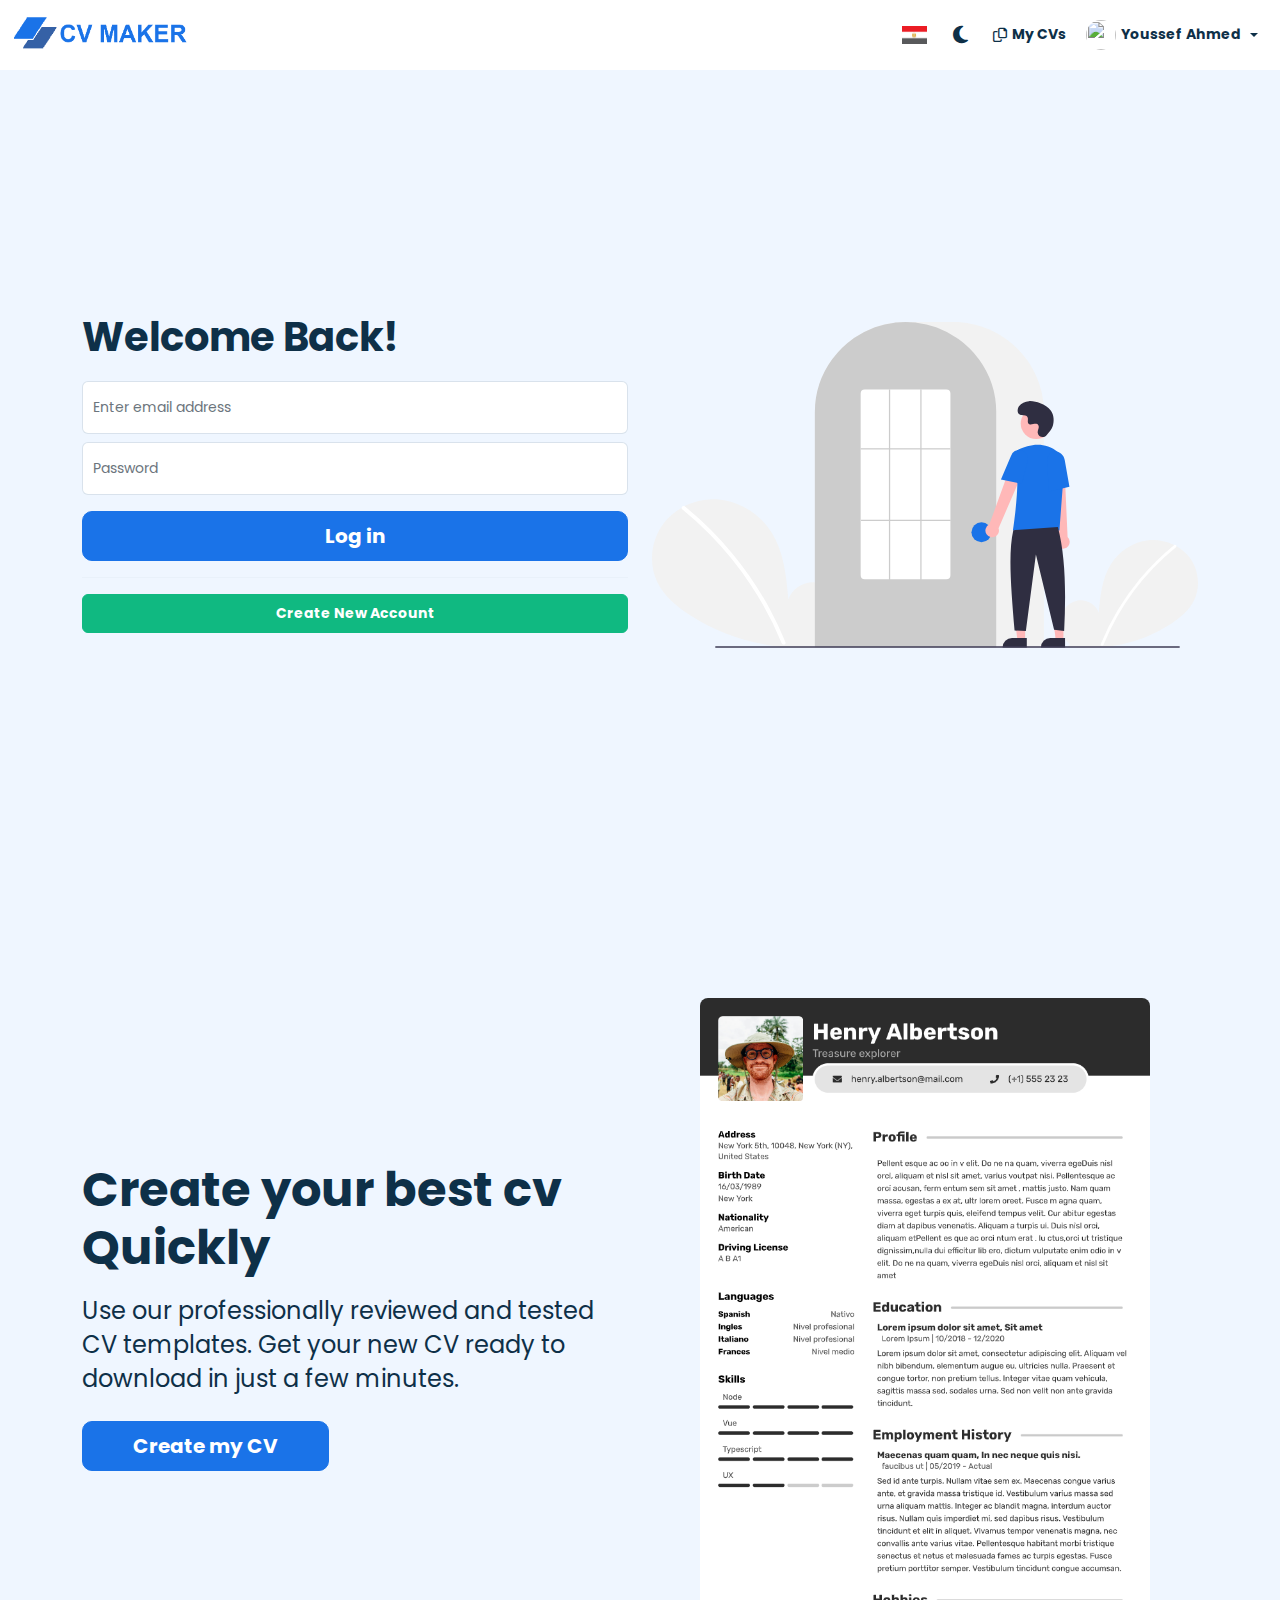
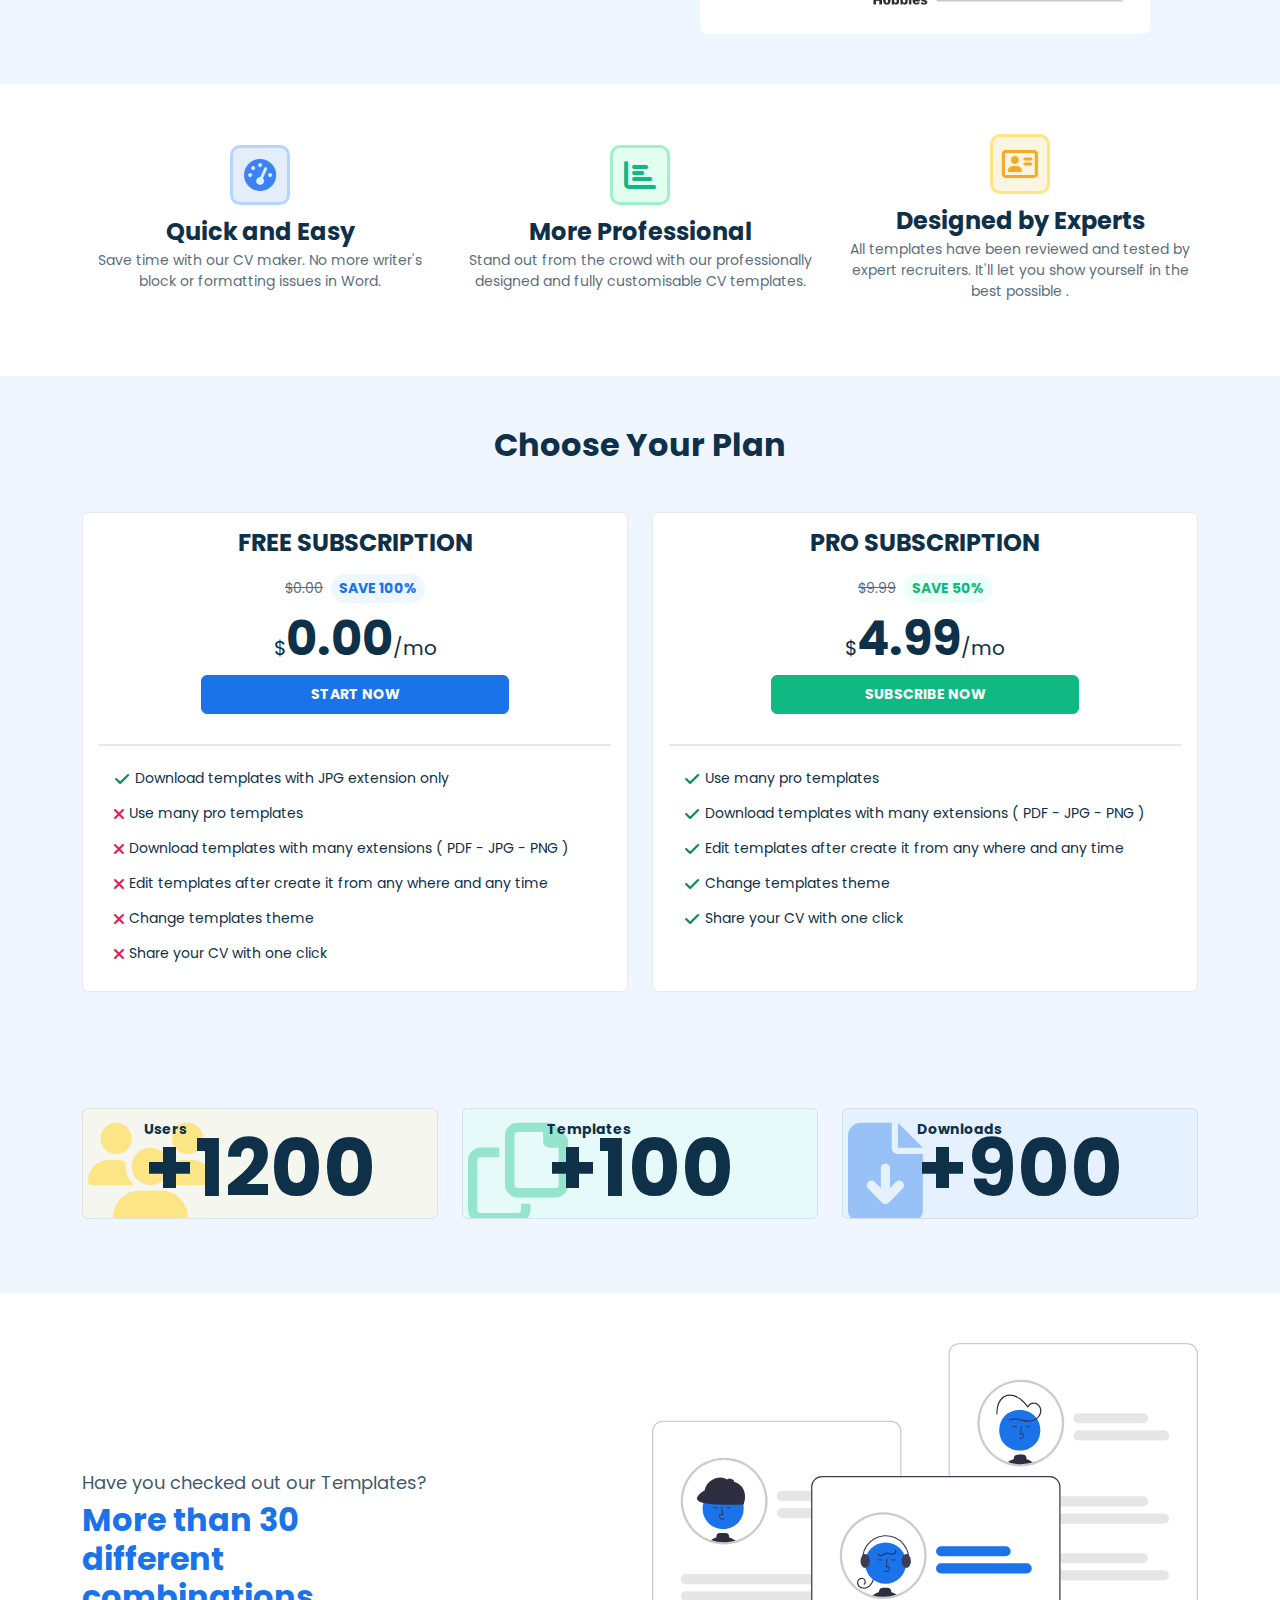
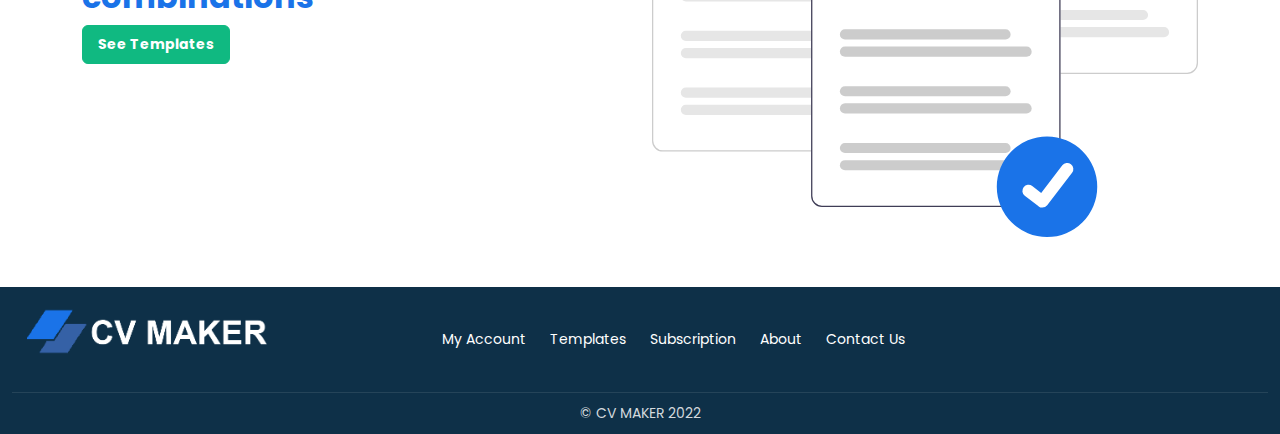
==== commit 6c3dd777: "Updates" ====
--- a/index.html
+++ b/index.html
@@ -351,9 +351,7 @@
 
       <section class="subscription-section">
         <div class="container">
-          <h3 class="section-title text-center mb-5">
-            Choose Your Web Hosting Plan
-          </h3>
+          <h3 class="section-title text-center mb-5">Choose Your Plan</h3>
 
           <div class="row">
             <div class="col-xl-6 mb-3">
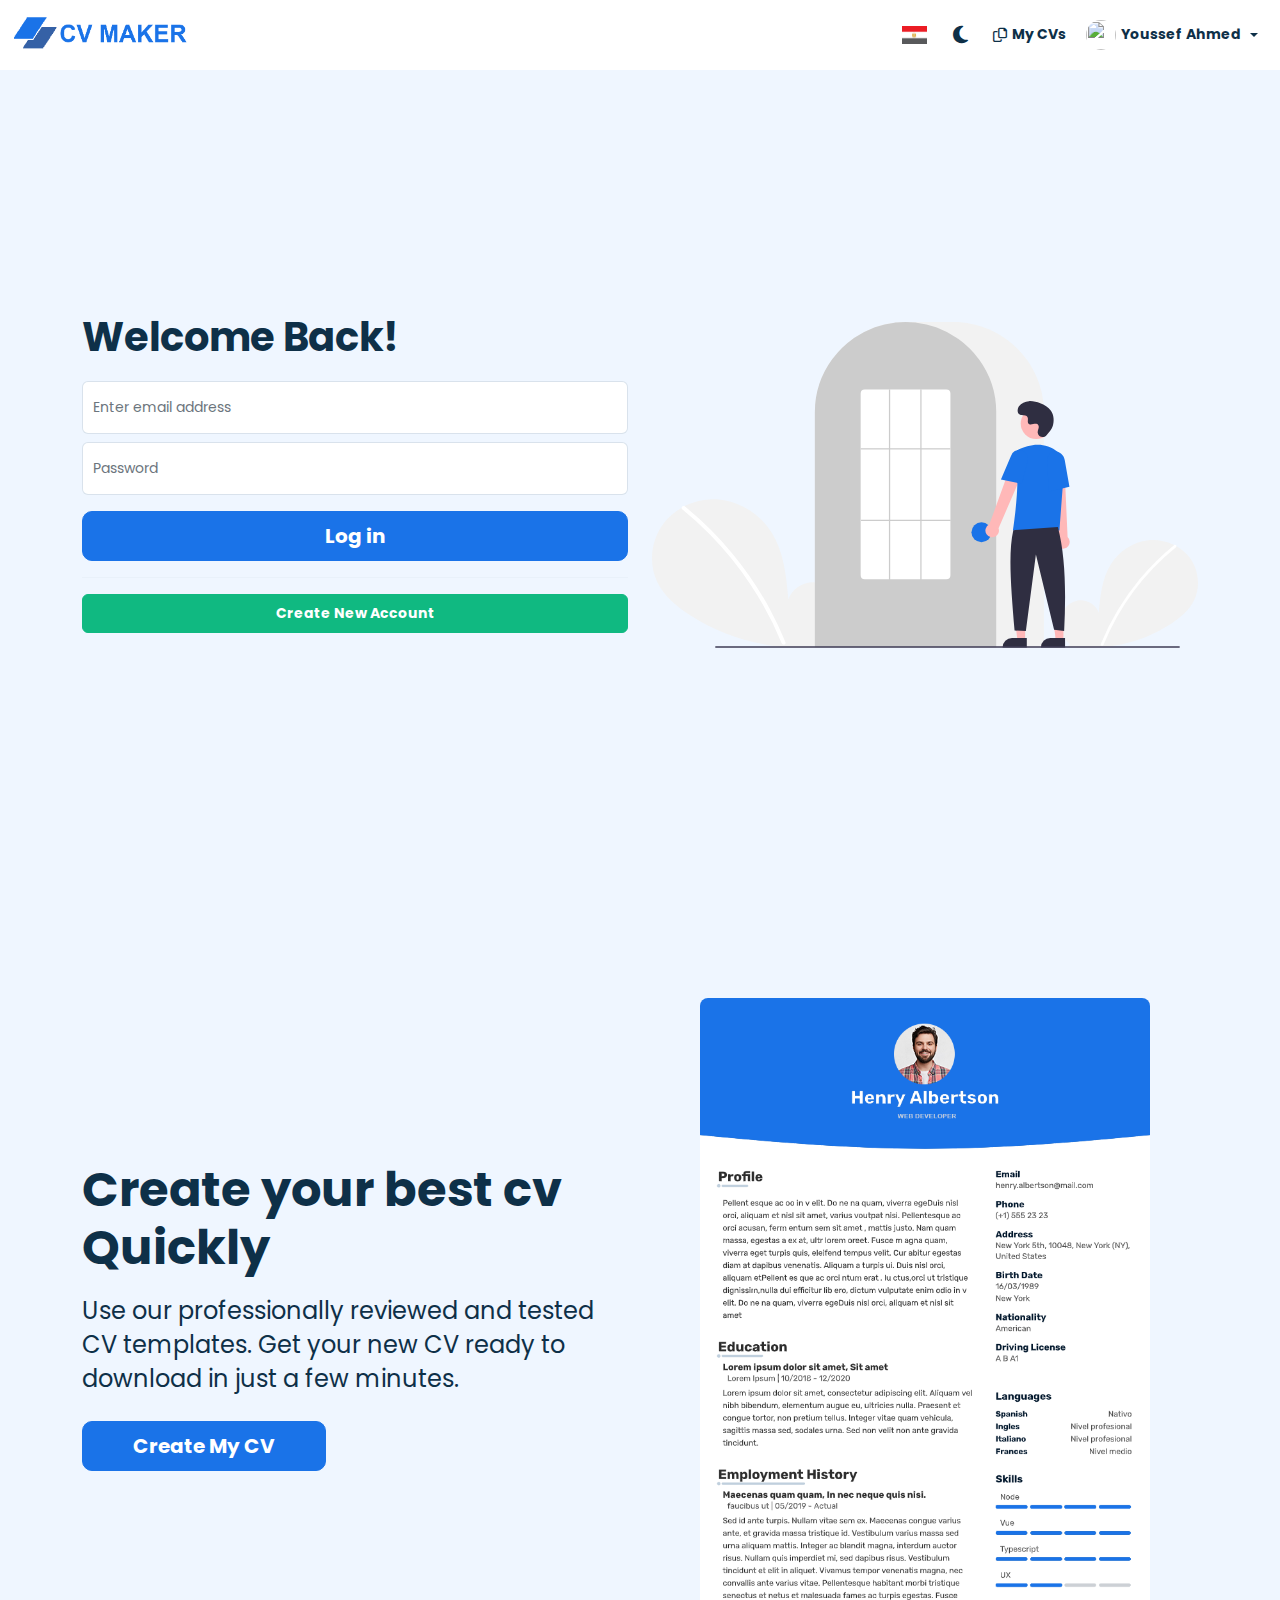
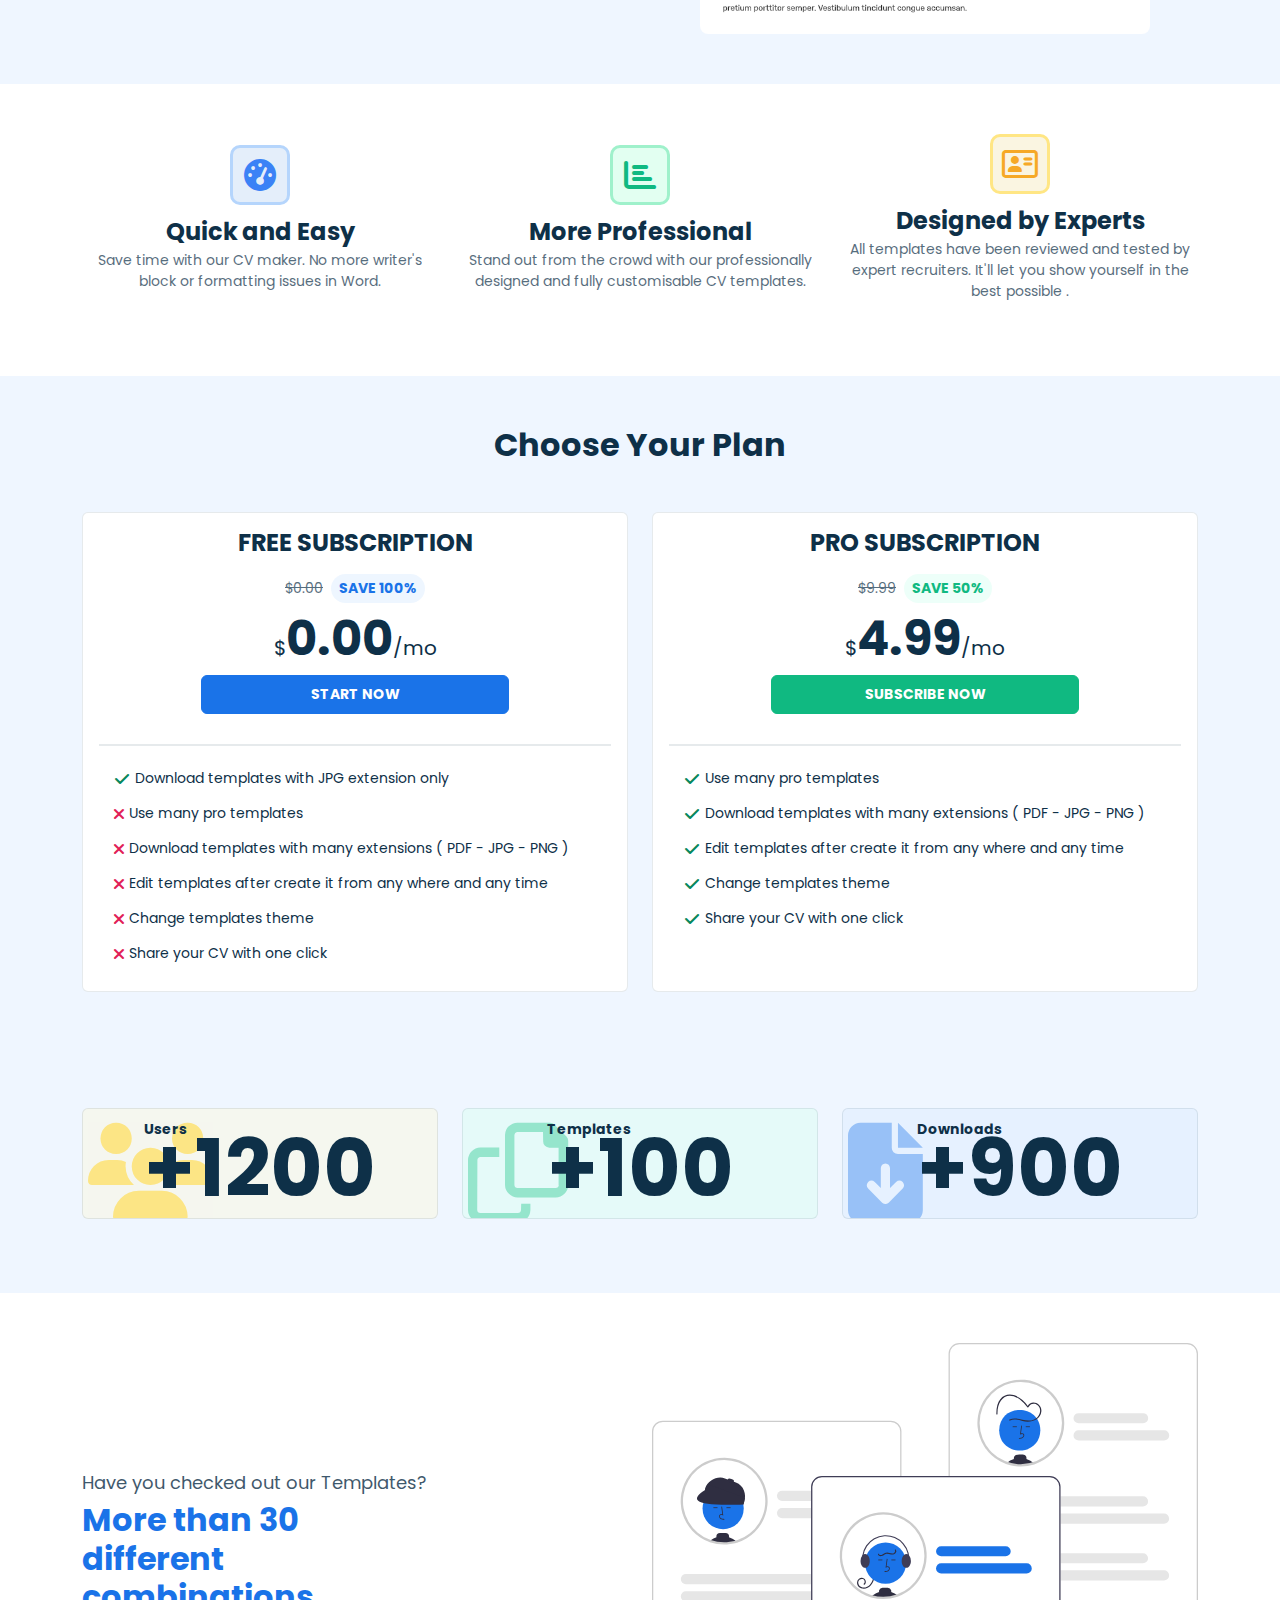
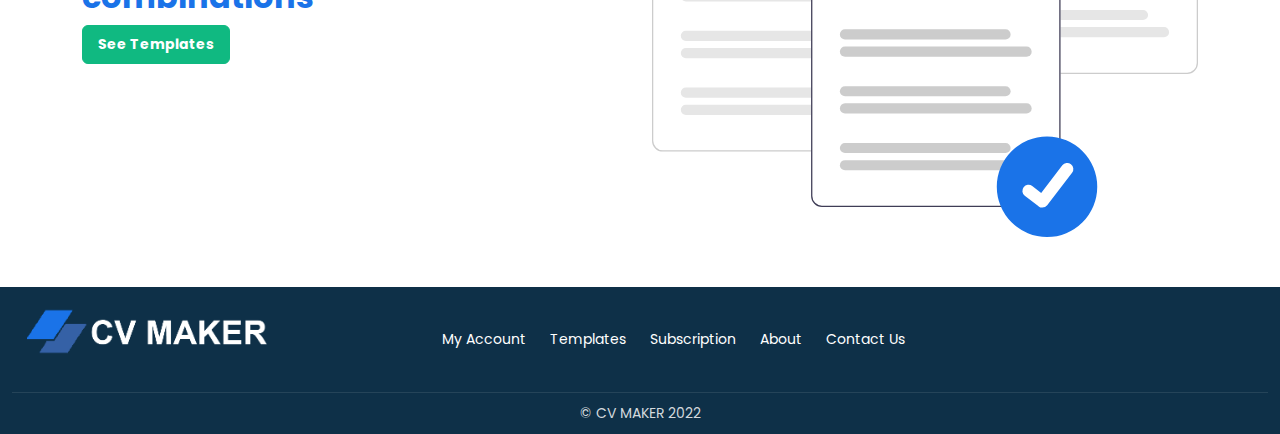
==== commit 71825720: "Contact Page" ====
--- a/index.html
+++ b/index.html
@@ -292,7 +292,7 @@
                 Use our professionally reviewed and tested CV templates. Get
                 your new CV ready to download in just a few minutes.
               </p>
-              <button class="btn btn-xl btn-primary">Create my CV</button>
+              <button class="btn btn-xl btn-primary">Create My CV</button>
             </div>
             <div class="col col-md-6 col-lg-6 col-sm-12">
               <div class="image mx-auto">
--- a/css/index.css
+++ b/css/index.css
@@ -222,12 +222,62 @@
   font-weight: bold;
   font-size: var(--h1-size);
   color: var(--dark-color);
+  margin-bottom: 20px;
+}
+
+@media (max-width: 600px) {
+  .page-title {
+    font-size: var(--h2-size);
+    margin-bottom: 10px;
+  }
 }
 
 .section-title {
   font-weight: bold;
   font-size: var(--h2-size);
   color: var(--dark-color);
+}
+
+.accordion .accordion-button {
+  font-size: var(--h6-size);
+  background-color: var(--light-color);
+}
+
+.accordion .accordion-button .text {
+  color: var(--dark-color);
+  font-size: var(--h7-size);
+}
+
+.accordion .accordion-button .icon {
+  position: absolute;
+  right: 15px;
+  color: var(--dark-color);
+  font-size: var(--h7-size);
+}
+
+.accordion .accordion-button.collapsed .icon {
+  transform: rotate(-180deg);
+}
+
+.accordion .accordion-body {
+  font-size: var(--h6-size);
+  background-color: var(--body-color);
+  color: var(--dark-color);
+  font-size: var(--h7-size);
+}
+
+.accordion-button:not(.collapsed)::after,
+.accordion-button::after {
+  background-image: none;
+}
+
+.accordion-item {
+  border-color: var(--gray-line-color);
+}
+
+.accordion-button:not(.collapsed) {
+  box-shadow: none;
+  border-bottom: 1px solid var(--gray-line-color);
 }
 
 /* ====================== END GLOBAL ====================== */
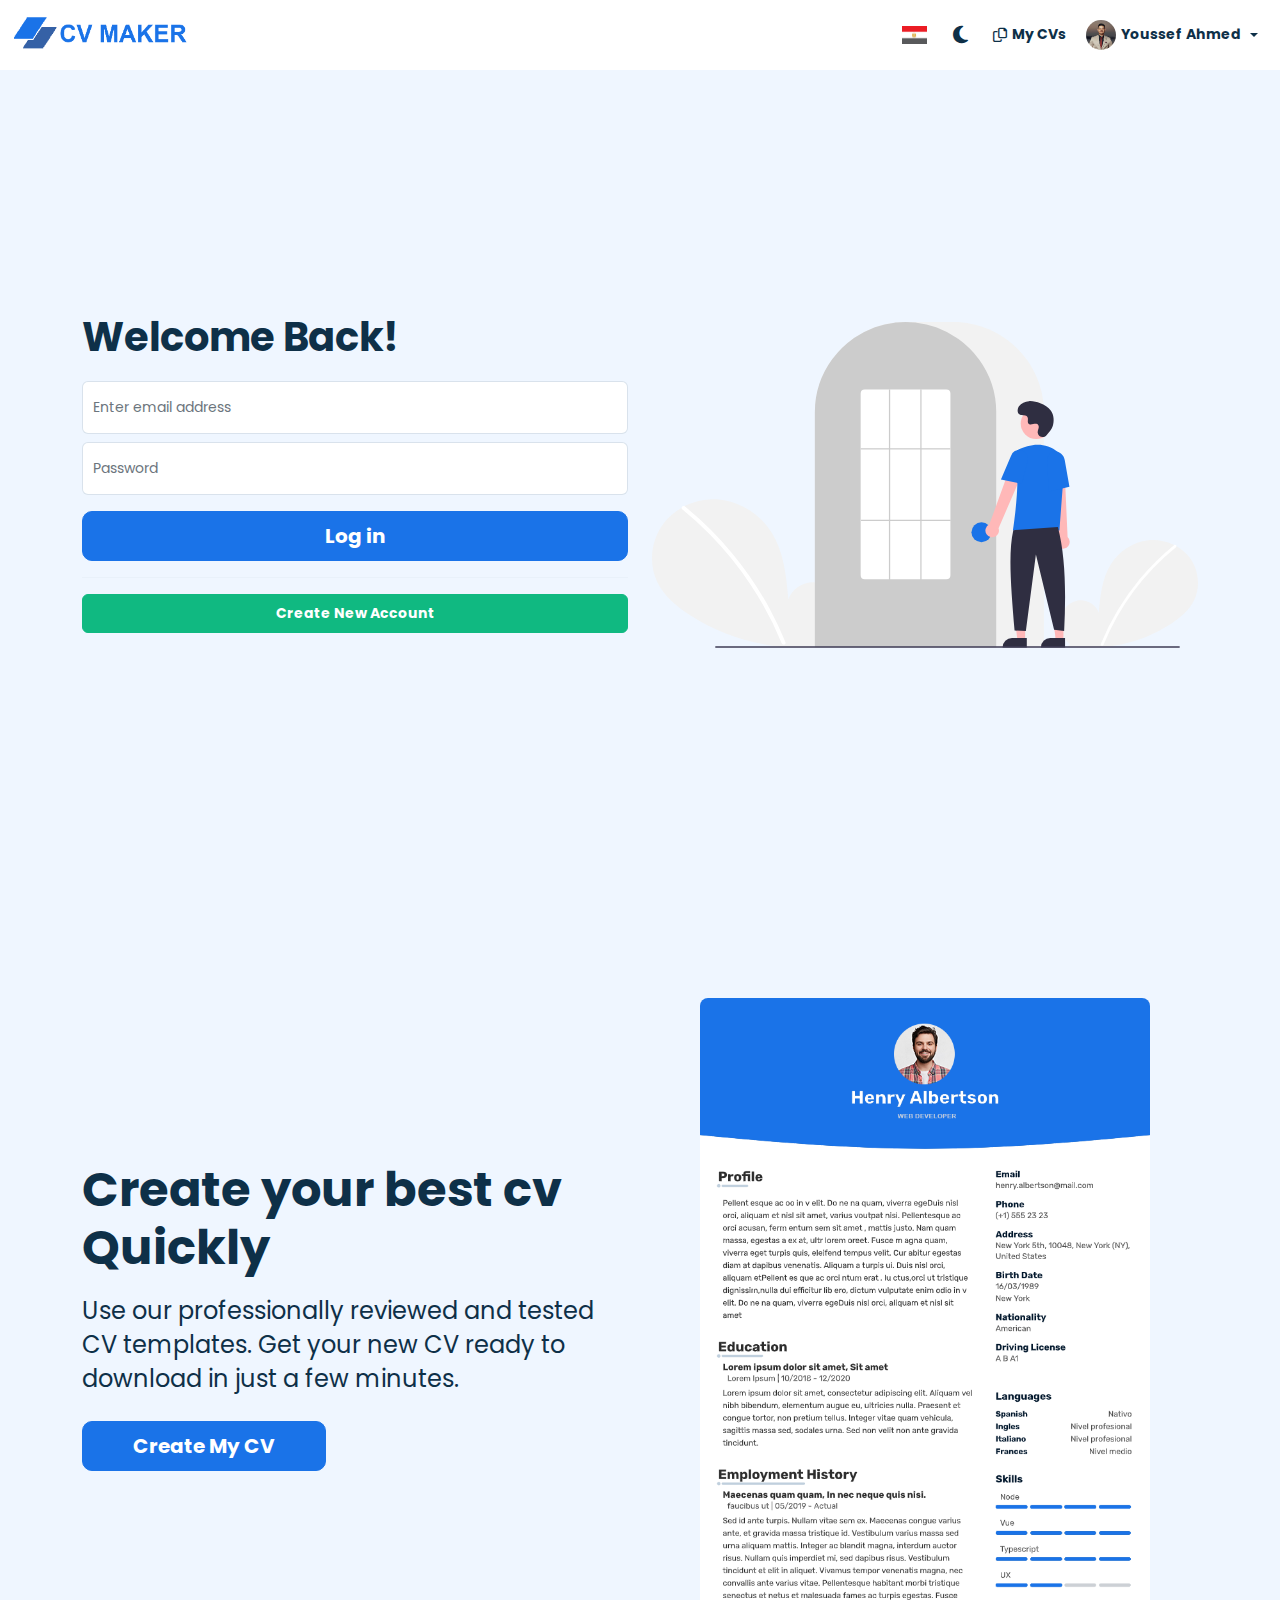
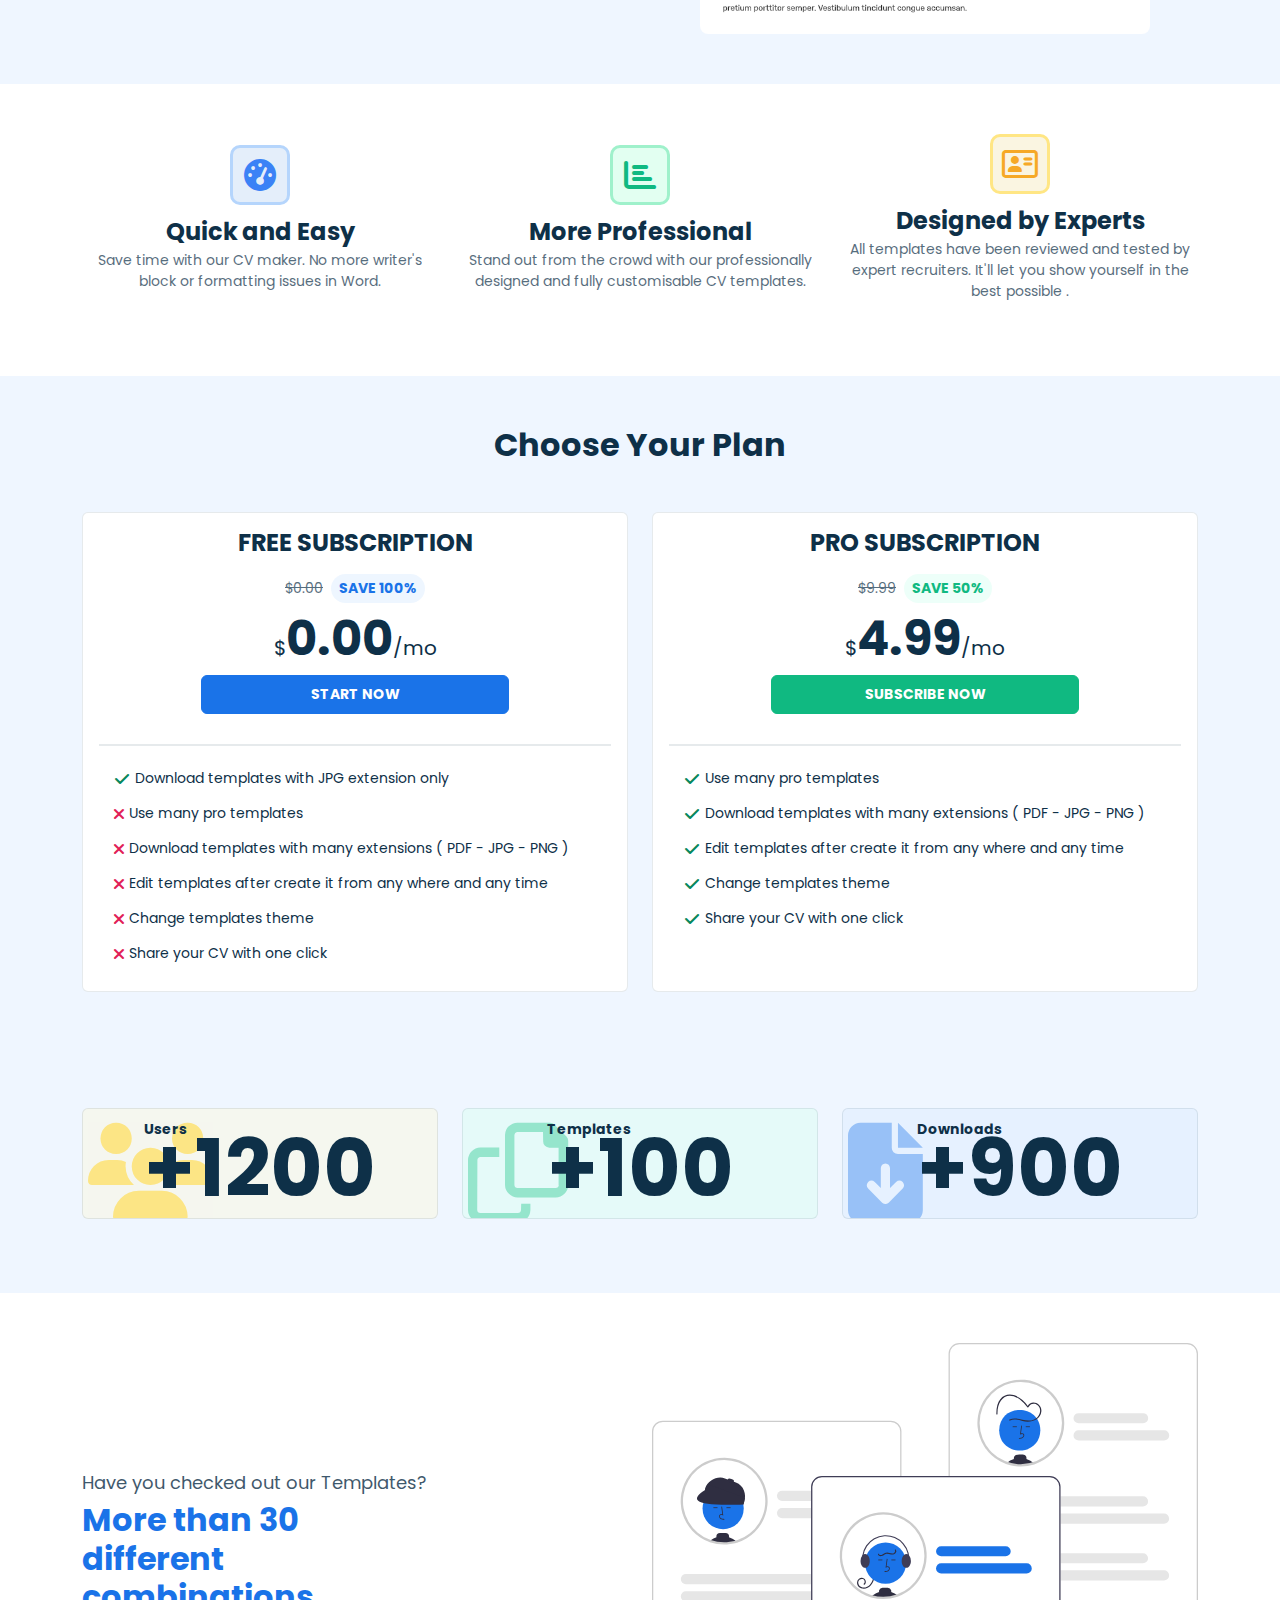
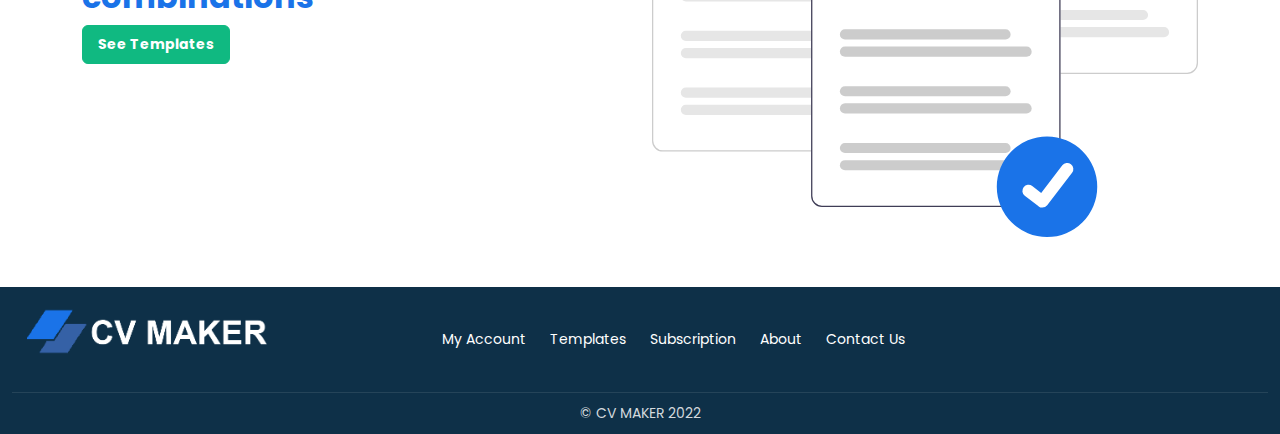
==== commit e5dabb60: "Updates" ====
--- a/index.html
+++ b/index.html
@@ -50,11 +50,7 @@
                   data-bs-toggle="dropdown"
                   aria-expanded="false"
                 >
-                  <img
-                    class="icon"
-                    src="https://picsum.photos/300/300"
-                    alt=""
-                  />
+                  <img class="icon" src="./images/user.jpeg" alt="" />
                   Youssef Ahmed
                 </a>
                 <ul class="dropdown-menu">
@@ -110,20 +106,18 @@
               <ul class="navbar-nav justify-content-end flex-grow-1">
                 <li class="nav-item">
                   <a class="nav-link" href="#">
+                    <img class="icon" src="./images/user.jpeg" alt="" />
+                    Youssef Ahmed
+                  </a>
+                </li>
+
+                <li class="nav-item">
+                  <a class="nav-link" href="#">
                     <i class="far fa-copy"></i>
                     My CVs
                   </a>
                 </li>
-                <li class="nav-item">
-                  <a class="nav-link" href="#">
-                    <img
-                      class="icon"
-                      src="https://picsum.photos/300/300"
-                      alt=""
-                    />
-                    My Account
-                  </a>
-                </li>
+
                 <li class="nav-item">
                   <a class="nav-link" href="#">
                     <i class="fas fa-door-closed"></i>
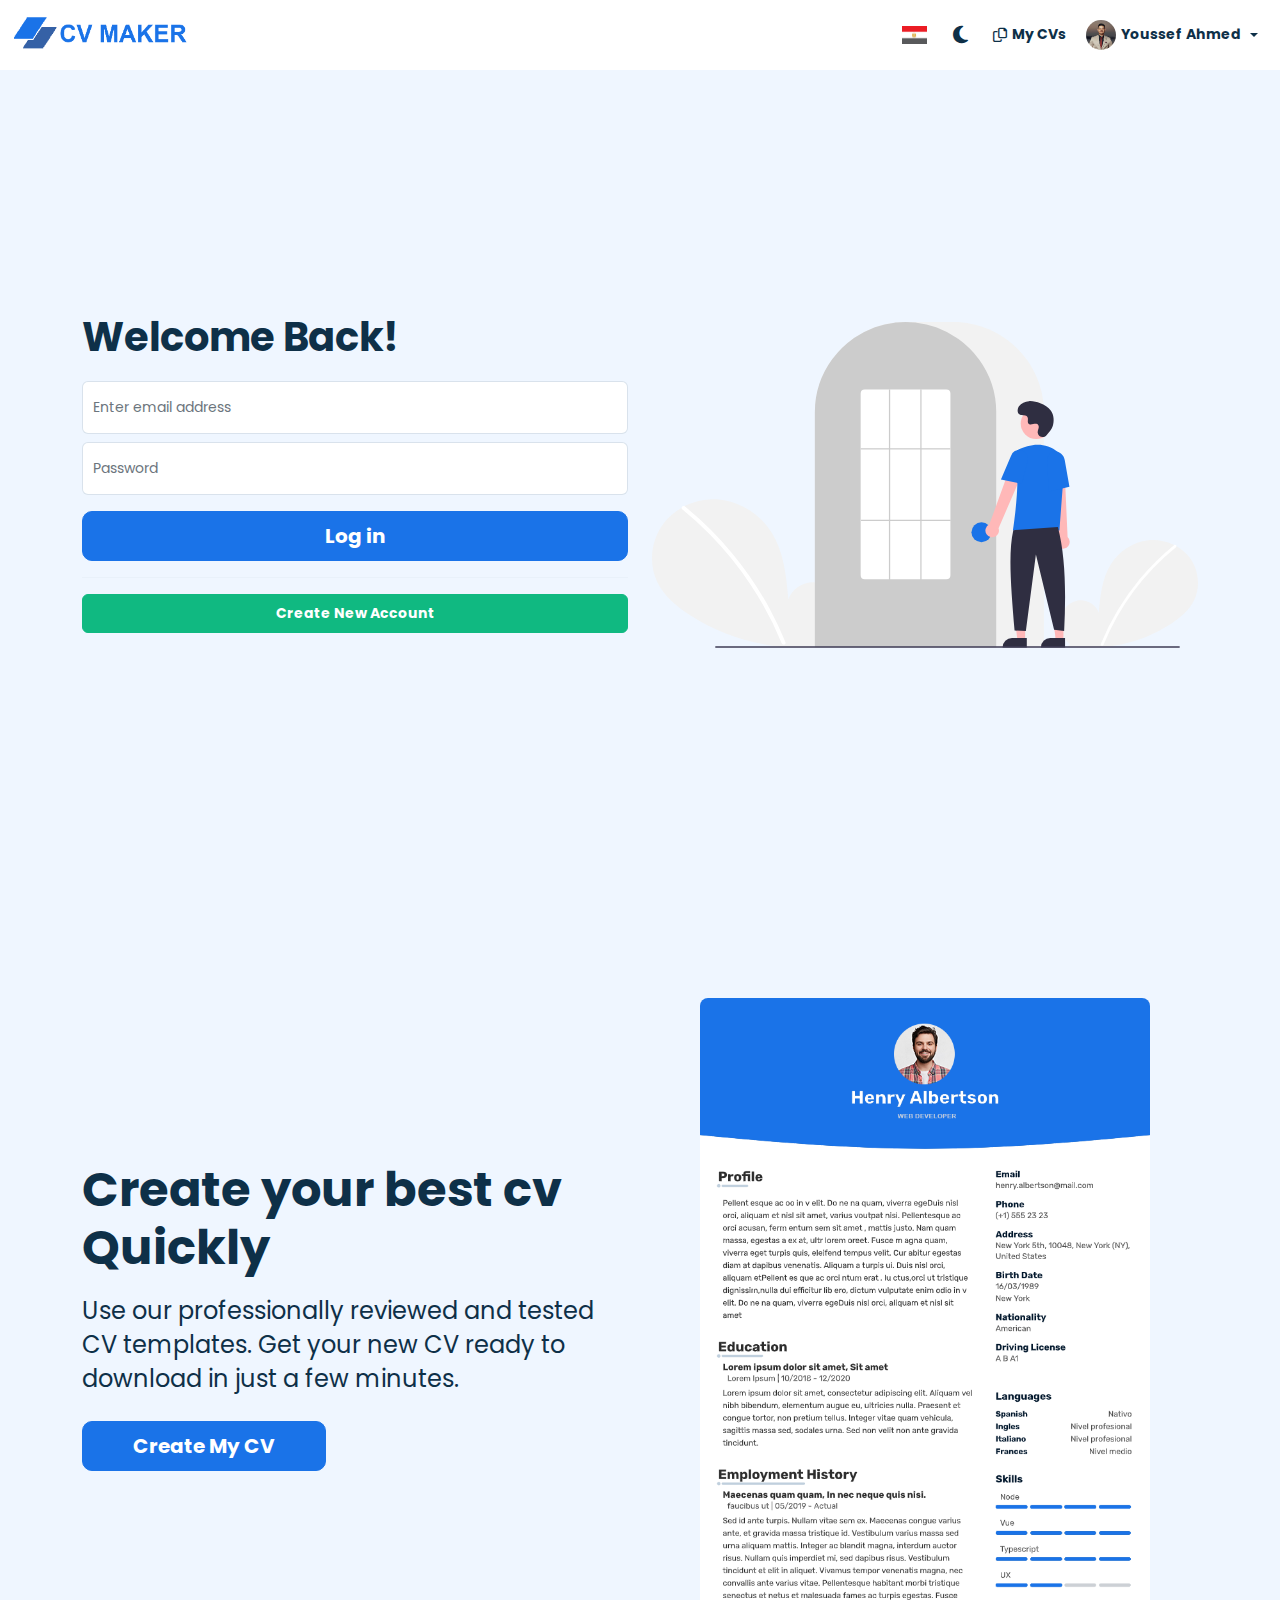
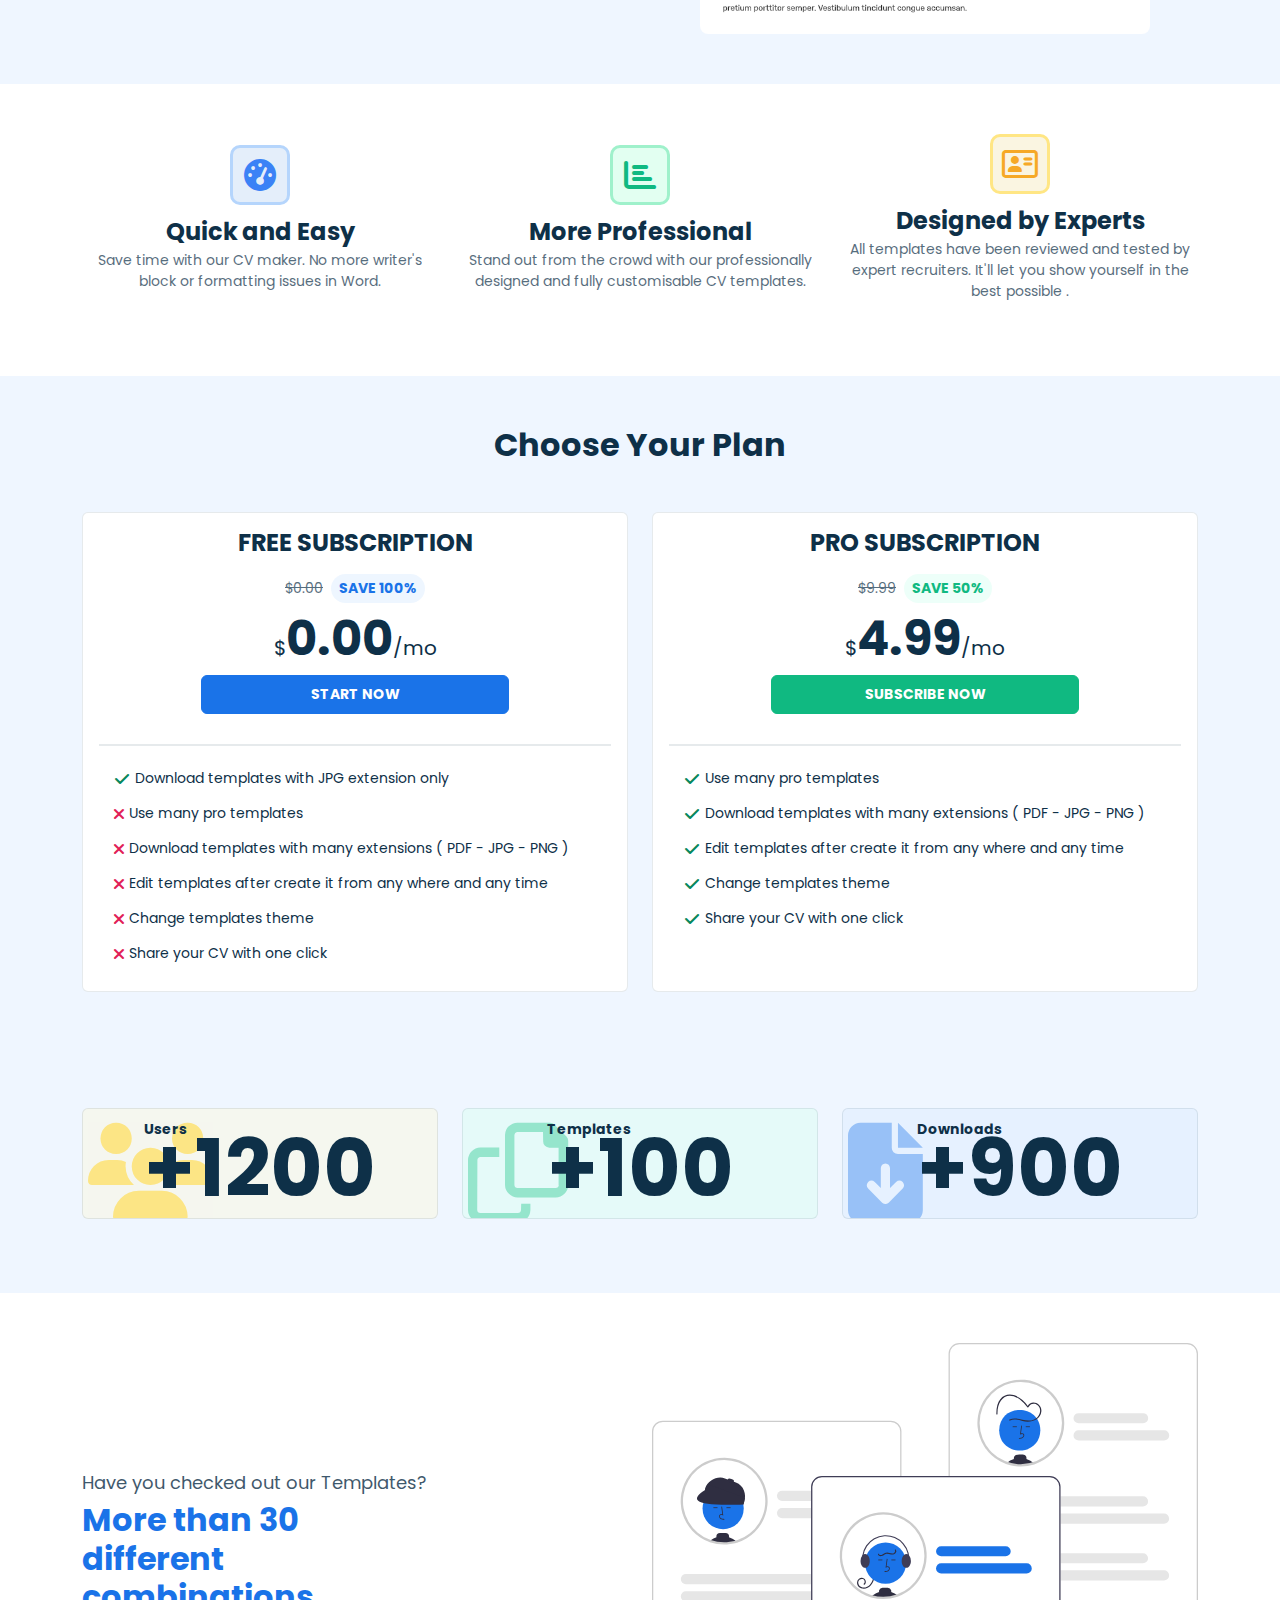
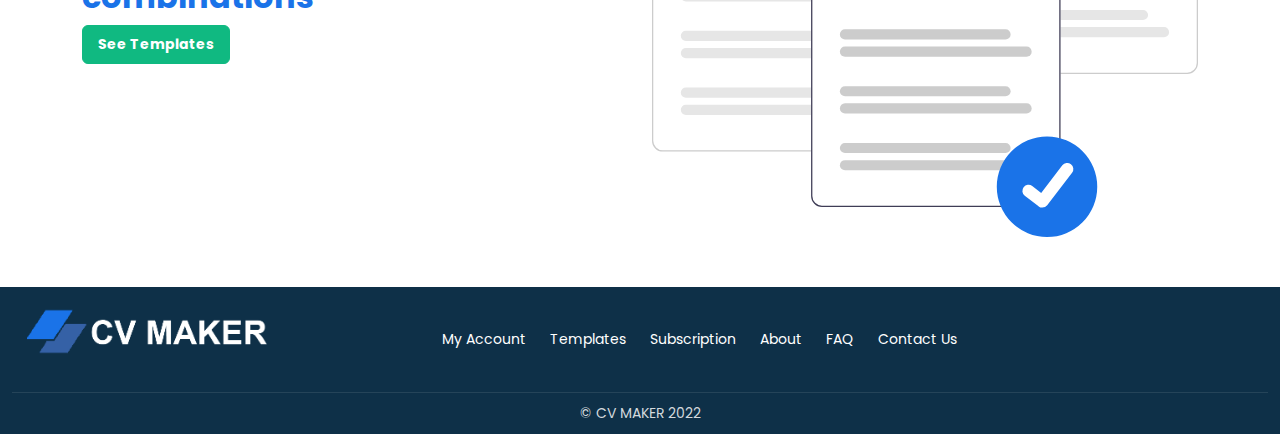
==== commit a52eafaa: "Updates" ====
--- a/index.html
+++ b/index.html
@@ -584,12 +584,13 @@
               </a>
             </div>
             <div class="col-xl-8">
-              <ul class="links d-flex align-items-center gap-4">
+              <ul class="links d-flex align-items-center flex-wrap gap-4">
                 <a href="#">My Account</a>
                 <a href="#">Templates</a>
                 <a href="#">Subscription</a>
-                <a href="#">About</a>
-                <a href="#">Contact Us</a>
+                <a href="about.html">About</a>
+                <a href="faq.html">FAQ</a>
+                <a href="contact.html">Contact Us</a>
               </ul>
             </div>
           </div>
--- a/css/index.css
+++ b/css/index.css
@@ -496,8 +496,8 @@
 
 @media (max-width: 600px) {
   .top-footer .links {
-    gap: 0 !important;
-    justify-content: space-between;
+    gap: 8px !important;
+    justify-content: center;
   }
 }
 
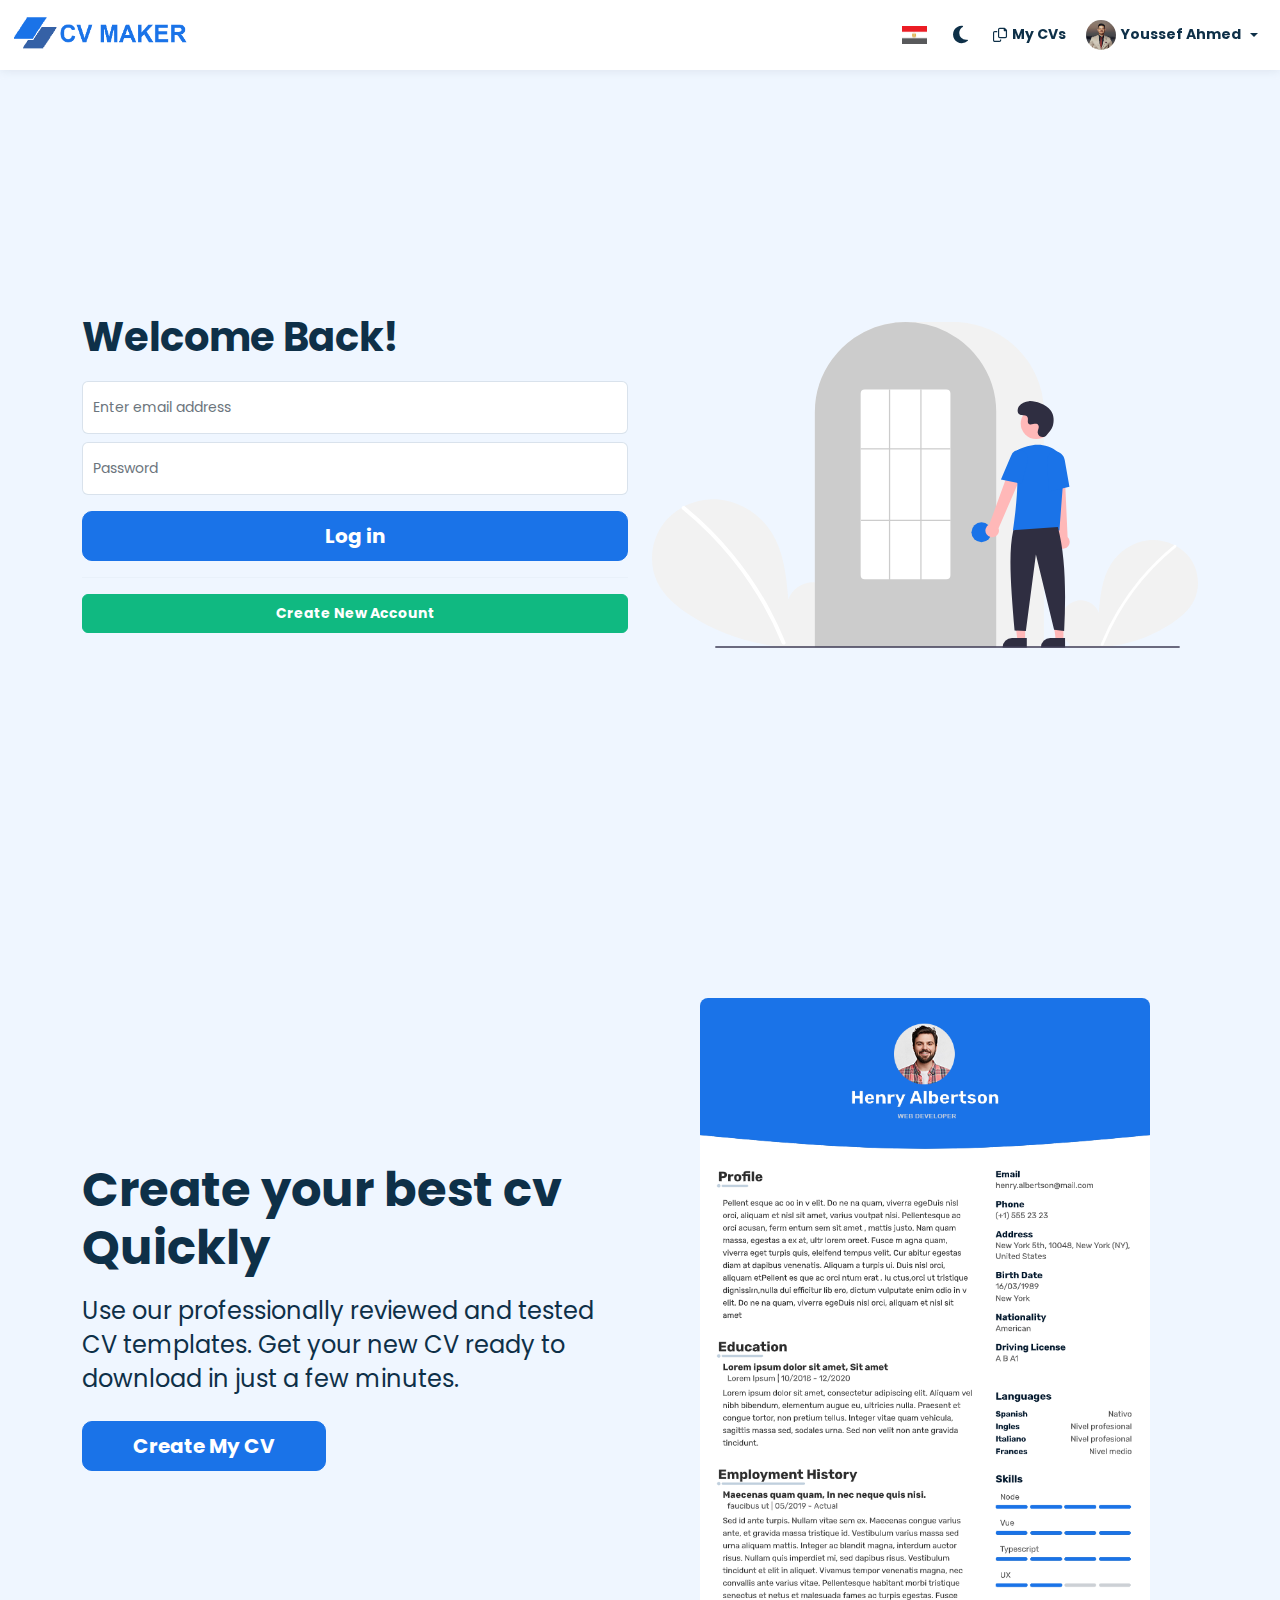
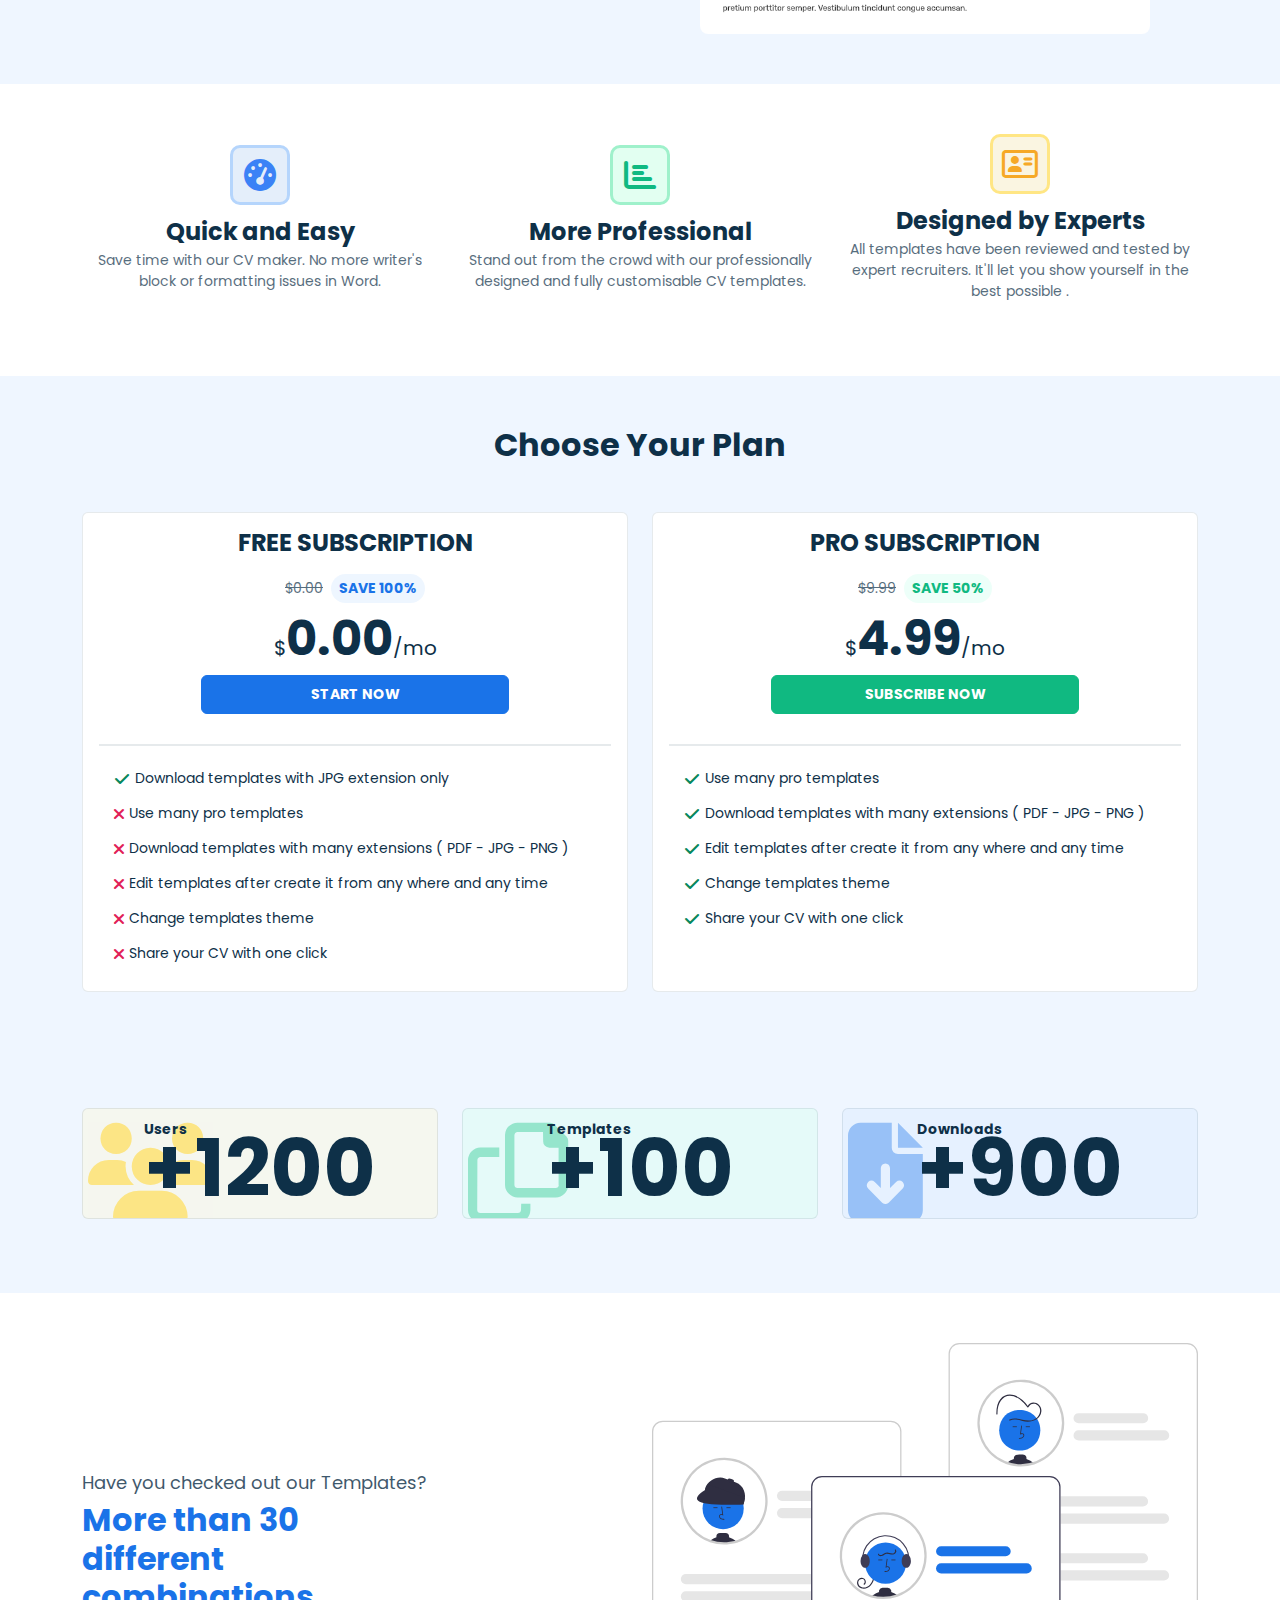
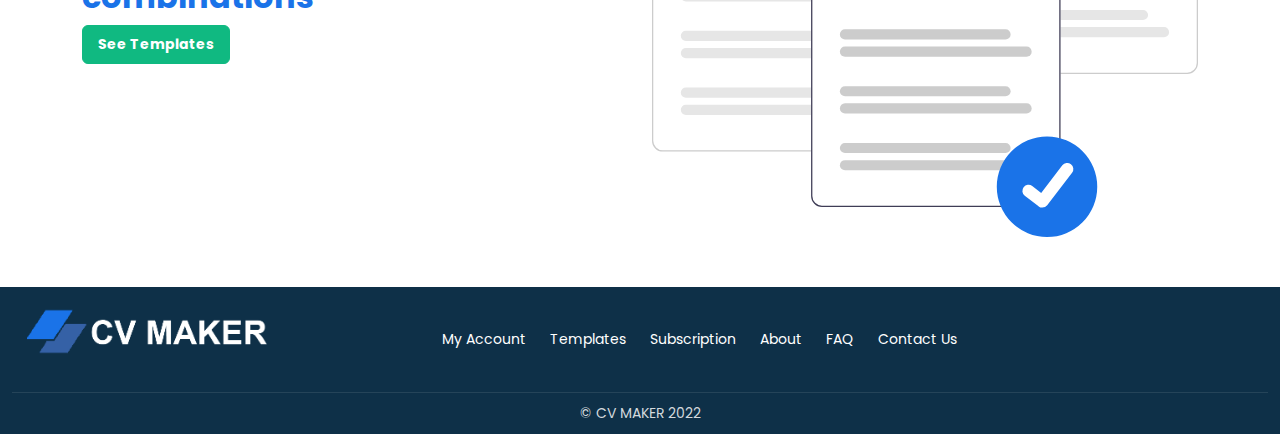
==== commit ea25f710: "Updates" ====
--- a/index.html
+++ b/index.html
@@ -580,7 +580,7 @@
           <div class="row align-items-center">
             <div class="col-xl-4 mb-3">
               <a href="/" class="logo">
-                <img src="./images//logo/logo-light.png" alt="" />
+                <img src="./images/logo/logo-light.png" alt="" />
               </a>
             </div>
             <div class="col-xl-8">
--- a/css/index.css
+++ b/css/index.css
@@ -287,6 +287,7 @@
 header .navbar {
   background-color: var(--light-color);
   height: var(--header-height);
+  box-shadow: 0 0 10px var(--gray-line-color);
 }
 
 header .navbar-brand,
